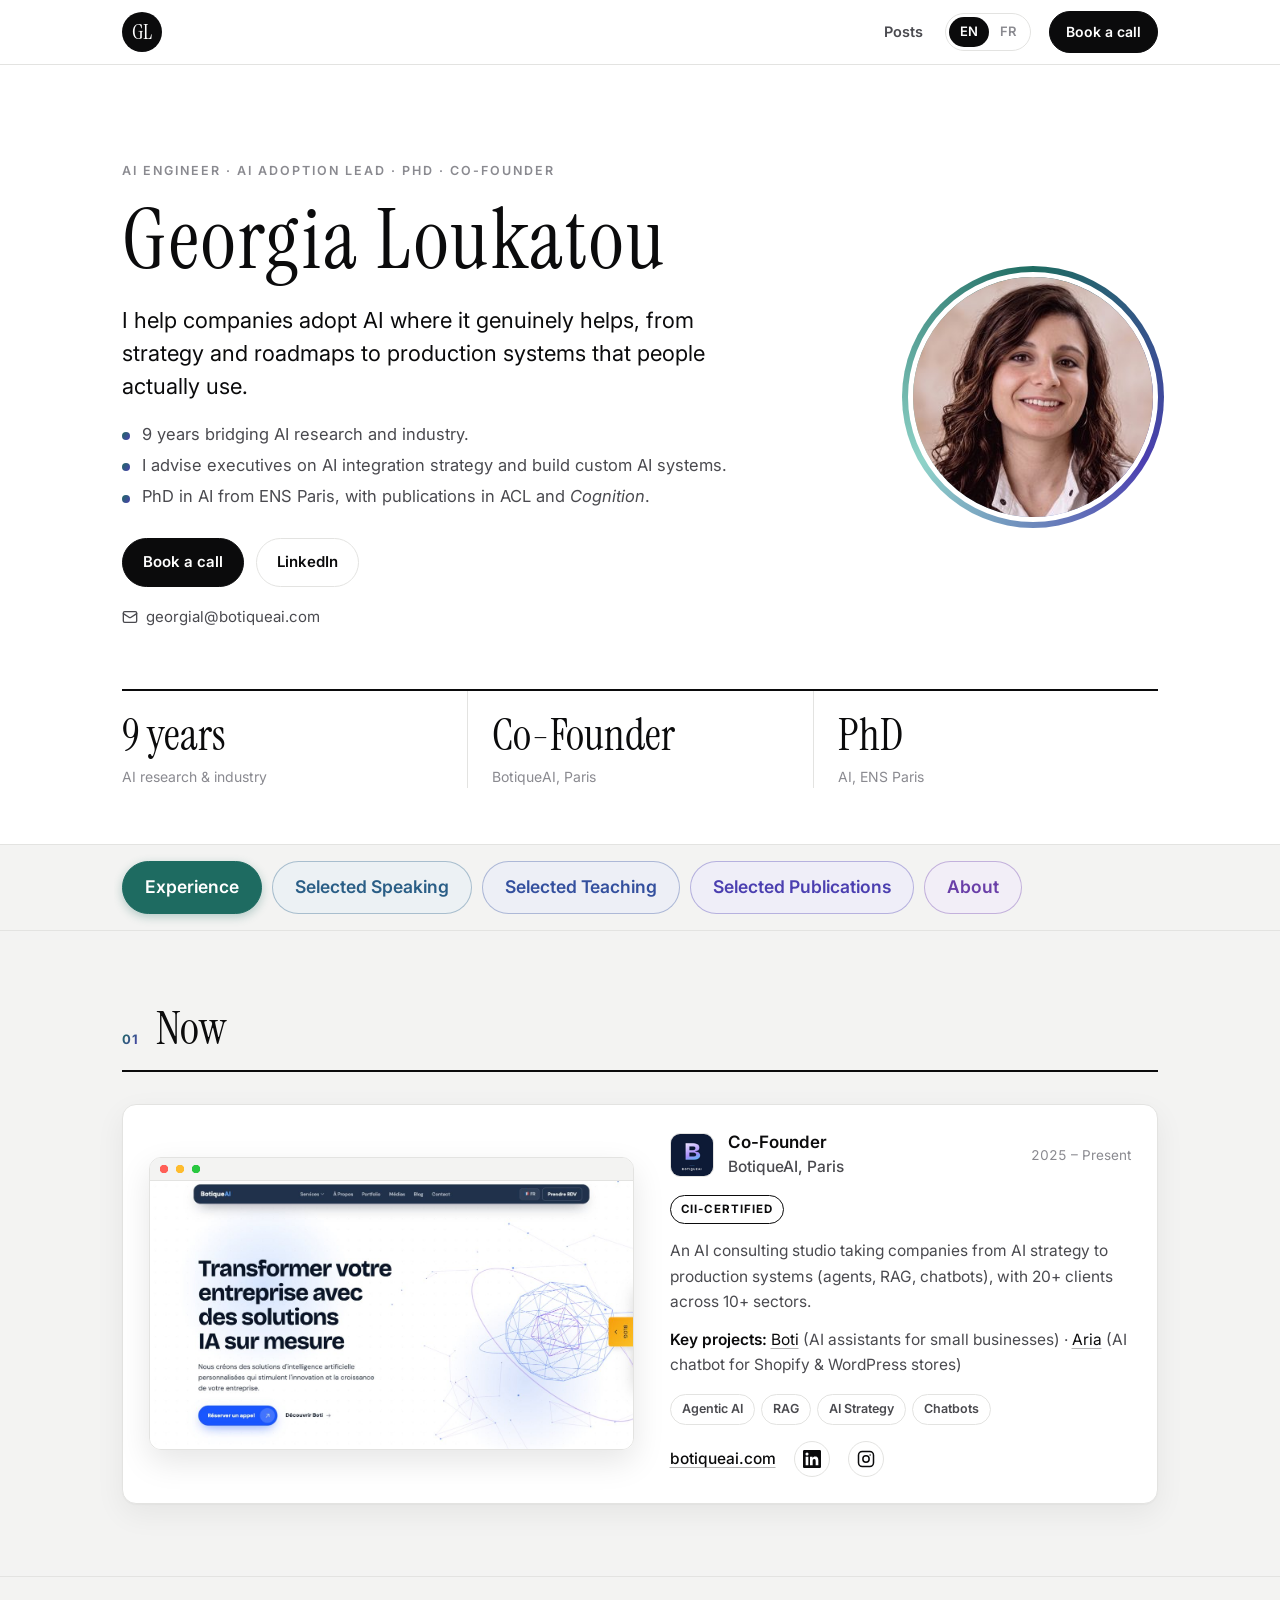
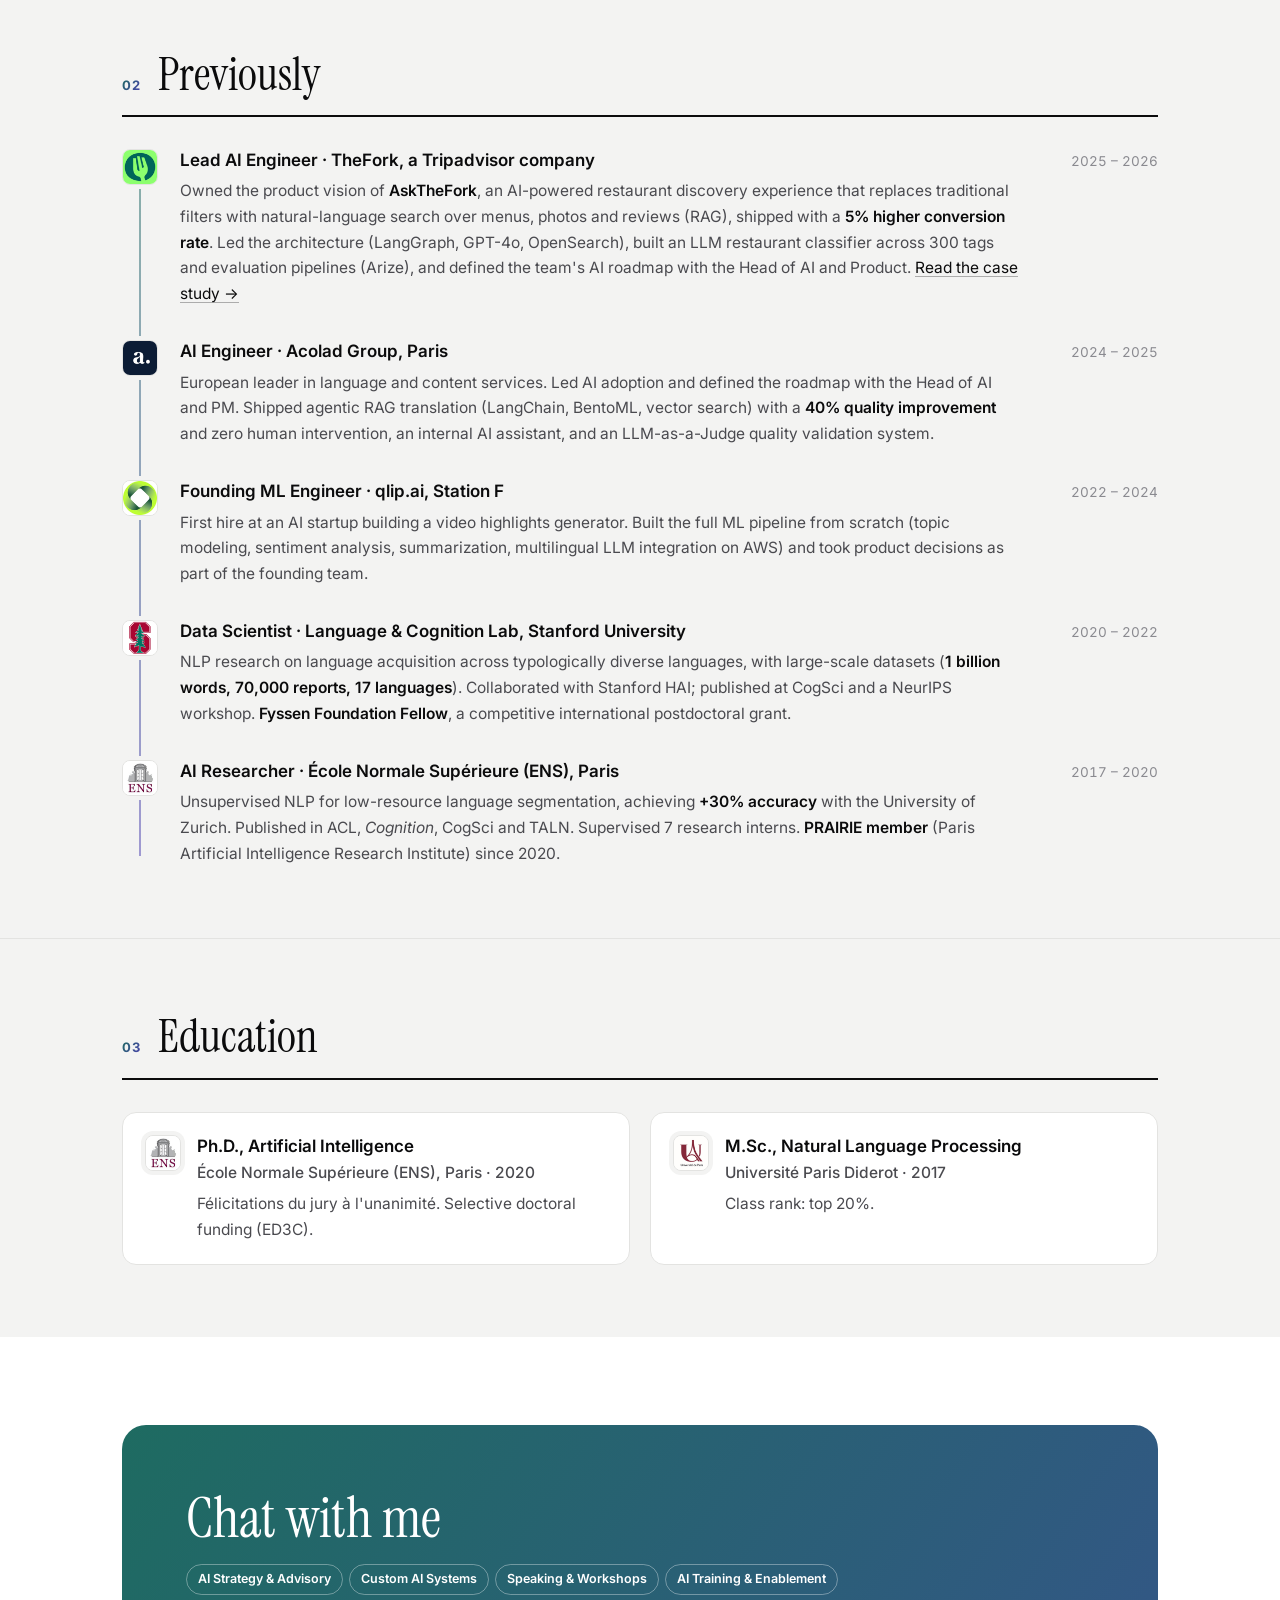
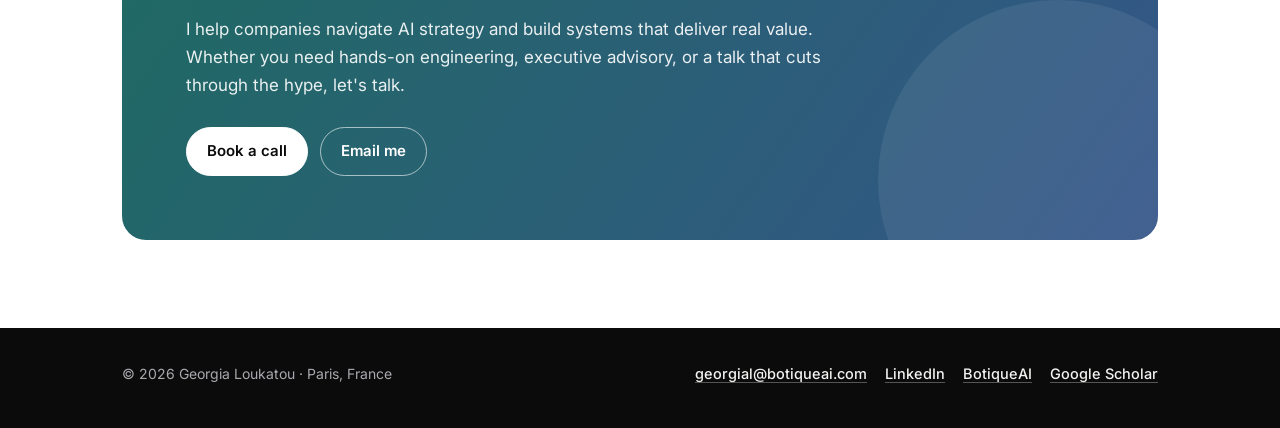
==== index.html @ f1b45107 "Posts list: title-only cards, LinkedIn follow card, versioned stylesheet Co-Authored-By: Claude Opus" ====
<!doctype html>
<html lang="en">
<head>
<meta charset="utf-8">
<meta name="viewport" content="width=device-width, initial-scale=1">
<title>Georgia Loukatou · AI Engineer &amp; Co-Founder of BotiqueAI</title>
<meta name="description" content="Georgia Loukatou, AI Engineer, Co-Founder of BotiqueAI and PhD (ENS Paris). 9 years bridging AI research and industry: AI strategy advisory and custom AI systems.">
<link rel="canonical" href="https://georgialoukatou.github.io/">
<link rel="alternate" hreflang="en" href="https://georgialoukatou.github.io/">
<link rel="alternate" hreflang="fr" href="https://georgialoukatou.github.io/fr/">
<link rel="alternate" hreflang="x-default" href="https://georgialoukatou.github.io/">
<meta property="og:type" content="website">
<meta property="og:url" content="https://georgialoukatou.github.io/">
<meta property="og:title" content="Georgia Loukatou · AI Engineer &amp; Co-Founder of BotiqueAI">
<meta property="og:description" content="Georgia Loukatou, AI Engineer, Co-Founder of BotiqueAI and PhD (ENS Paris). 9 years bridging AI research and industry: AI strategy advisory and custom AI systems.">
<meta property="og:image" content="https://georgialoukatou.github.io/assets/georgia.jpg">
<meta name="twitter:card" content="summary">
<link rel="icon" href="assets/favicon.svg" type="image/svg+xml">
<link rel="preconnect" href="https://fonts.googleapis.com">
<link rel="preconnect" href="https://fonts.gstatic.com" crossorigin>
<link rel="stylesheet" href="https://fonts.googleapis.com/css2?family=Instrument+Serif:ital@0;1&family=Inter:wght@400;500;600;700&display=swap">
<link rel="stylesheet" href="style.css?v=cedd636d">
</head>
<body>
<a class="skip" href="#main">Skip to content</a>

<nav class="nav" aria-label="Main">
  <div class="progress" aria-hidden="true"></div>
  <div class="wrap nav-inner">
    <a class="monogram" href="index.html" aria-label="Georgia Loukatou, Home">GL</a>
    <a class="nav-link" href="posts/index.html">Posts</a>
    <div class="lang-switch" aria-label="Language"><a href="index.html" hreflang="en" lang="en" aria-current="true">EN</a><a href="fr/index.html" hreflang="fr" lang="fr">FR</a></div>
    <a class="btn btn-small" href="https://calendly.com/hello-botiqueai/30min" target="_blank" rel="noopener">Book a call</a>
  </div>
</nav>

<header class="hero">
  <div class="wrap hero-grid">
    <div class="hero-text">
      <p class="eyebrow">AI Engineer · AI Adoption Lead · PhD · Co-Founder</p>
      <h1>Georgia Loukatou</h1>
      <p class="lead">I help companies adopt AI where it genuinely helps, from strategy and roadmaps to production systems that people actually use.</p>
      <ul class="hero-points"><li>9 years bridging AI research and industry.</li><li>I advise executives on AI integration strategy and build custom AI systems.</li><li>PhD in AI from ENS Paris, with publications in ACL and <em>Cognition</em>.</li></ul>
      <div class="cta-row">
        <a class="btn" href="https://calendly.com/hello-botiqueai/30min" target="_blank" rel="noopener">Book a call</a>
        <a class="btn btn-ghost" href="https://www.linkedin.com/in/georgia-loukatou/" target="_blank" rel="noopener">LinkedIn</a>
      </div>
      <p class="contact-line"><a href="mailto:georgial@botiqueai.com"><svg width="16" height="16" viewBox="0 0 24 24" fill="none" stroke="currentColor" stroke-width="2" stroke-linecap="round" stroke-linejoin="round" aria-hidden="true"><rect width="20" height="16" x="2" y="4" rx="2"/><path d="m22 7-8.97 5.7a1.94 1.94 0 0 1-2.06 0L2 7"/></svg>georgial@botiqueai.com</a></p>
    </div>
    <div class="hero-photo"><img src="assets/georgia.jpg" alt="Portrait of Georgia Loukatou" width="300" height="300"></div>
  </div>
  <div class="wrap"><dl class="stats"><div><dt>9 years</dt><dd>AI research &amp; industry</dd></div><div><dt>Co-Founder</dt><dd>BotiqueAI, Paris</dd></div><div><dt>PhD</dt><dd>AI, ENS Paris</dd></div></dl></div>
</header>

<main id="main" class="tabs-area">
  <div class="tabbar-wrap">
    <div class="wrap"><div class="tabbar" role="tablist"><button role="tab" id="tab-experience" aria-controls="panel-experience" data-tab="experience">Experience</button><button role="tab" id="tab-speaking" aria-controls="panel-speaking" data-tab="speaking">Selected Speaking</button><button role="tab" id="tab-teaching" aria-controls="panel-teaching" data-tab="teaching">Selected Teaching</button><button role="tab" id="tab-publications" aria-controls="panel-publications" data-tab="publications">Selected Publications</button><button role="tab" id="tab-about" aria-controls="panel-about" data-tab="about">About</button></div></div>
  </div>
  <div class="panel" role="tabpanel" id="panel-experience" aria-labelledby="tab-experience">
    
    <section class="block">
      <div class="wrap">
        <h2 class="block-title"><span class="num">01</span>Now</h2>
        <div class="cards one">
        <article class="card">
          <a class="card-shot" href="https://www.botiqueai.com/" target="_blank" rel="noopener"><img src="assets/botiqueai-site.jpg" alt="botiqueai.com" width="1200" height="667" loading="lazy"></a>
          <header class="card-head">
            <img src="assets/botiqueai.png" alt="" width="44" height="44">
            <div><h4>Co-Founder</h4><p class="org">BotiqueAI, Paris</p></div>
            <span class="date">2025 – Present</span>
          </header>
          <span class="badge-inline">CII-certified</span>
          <p>An AI consulting studio taking companies from AI strategy to production systems (agents, RAG, chatbots), with 20+ clients across 10+ sectors.</p><p class="projects"><strong>Key projects:</strong> <a href="https://www.botiqueai.com/lp/ai-consultancy" target="_blank" rel="noopener">Boti</a> (AI assistants for small businesses) · <a href="https://www.botiqueai.com/products/aria" target="_blank" rel="noopener">Aria</a> (AI chatbot for Shopify &amp; WordPress stores)</p>
          <ul class="chips"><li>Agentic AI</li><li>RAG</li><li>AI Strategy</li><li>Chatbots</li></ul>
          <p class="links"><a href="https://www.botiqueai.com/" target="_blank" rel="noopener">botiqueai.com</a><a class="icon-link" href="https://www.linkedin.com/company/botique-ai" target="_blank" rel="noopener" aria-label="BotiqueAI on LinkedIn" title="LinkedIn"><svg viewBox="0 0 24 24" width="18" height="18" fill="currentColor" aria-hidden="true"><path d="M20.45 20.45h-3.56v-5.57c0-1.33-.02-3.04-1.85-3.04-1.85 0-2.14 1.45-2.14 2.94v5.67H9.35V9h3.41v1.56h.05c.48-.9 1.64-1.85 3.37-1.85 3.6 0 4.27 2.37 4.27 5.46v6.28zM5.34 7.43a2.06 2.06 0 1 1 0-4.13 2.06 2.06 0 0 1 0 4.13zM7.12 20.45H3.56V9h3.56v11.45zM22.22 0H1.77C.79 0 0 .77 0 1.73v20.54C0 23.23.79 24 1.77 24h20.45c.98 0 1.78-.77 1.78-1.73V1.73C24 .77 23.2 0 22.22 0z"/></svg></a><a class="icon-link" href="https://www.instagram.com/botiqueai/" target="_blank" rel="noopener" aria-label="BotiqueAI on Instagram" title="Instagram"><svg viewBox="0 0 24 24" width="18" height="18" fill="none" stroke="currentColor" stroke-width="2" stroke-linecap="round" stroke-linejoin="round" aria-hidden="true"><rect x="2" y="2" width="20" height="20" rx="5"/><circle cx="12" cy="12" r="4.2"/><circle cx="17.5" cy="6.5" r="1" fill="currentColor" stroke="none"/></svg></a></p>
        </article></div>
      </div>
    </section>
    
    <section class="block">
      <div class="wrap">
        <h2 class="block-title"><span class="num">02</span>Previously</h2>
        <ol class="timeline">
        <li>
          <img src="assets/thefork.png" alt="" width="36" height="36">
          <div>
            <div class="tl-head"><h4>Lead AI Engineer · TheFork, a Tripadvisor company</h4><span class="date">2025 – 2026</span></div>
            <p>Owned the product vision of <strong>AskTheFork</strong>, an AI-powered restaurant discovery experience that replaces traditional filters with natural-language search over menus, photos and reviews (RAG), shipped with a <strong>5% higher conversion rate</strong>. Led the architecture (LangGraph, GPT-4o, OpenSearch), built an LLM restaurant classifier across 300 tags and evaluation pipelines (Arize), and defined the team's AI roadmap with the Head of AI and Product. <a href="https://www.media.thiga.co/en/ai-strategy-why-thefork-ditched-the-chatbot" target="_blank" rel="noopener">Read the case study →</a></p>
          </div>
        </li>
        <li>
          <img src="assets/acolad.png" alt="" width="36" height="36">
          <div>
            <div class="tl-head"><h4>AI Engineer · Acolad Group, Paris</h4><span class="date">2024 – 2025</span></div>
            <p>European leader in language and content services. Led AI adoption and defined the roadmap with the Head of AI and PM. Shipped agentic RAG translation (LangChain, BentoML, vector search) with a <strong>40% quality improvement</strong> and zero human intervention, an internal AI assistant, and an LLM-as-a-Judge quality validation system.</p>
          </div>
        </li>
        <li>
          <img src="assets/qlip-ai.png" alt="" width="36" height="36">
          <div>
            <div class="tl-head"><h4>Founding ML Engineer · qlip.ai, Station F</h4><span class="date">2022 – 2024</span></div>
            <p>First hire at an AI startup building a video highlights generator. Built the full ML pipeline from scratch (topic modeling, sentiment analysis, summarization, multilingual LLM integration on AWS) and took product decisions as part of the founding team.</p>
          </div>
        </li>
        <li>
          <img src="assets/stanford.png" alt="" width="36" height="36">
          <div>
            <div class="tl-head"><h4>Data Scientist · Language &amp; Cognition Lab, Stanford University</h4><span class="date">2020 – 2022</span></div>
            <p>NLP research on language acquisition across typologically diverse languages, with large-scale datasets (<strong>1 billion words, 70,000 reports, 17 languages</strong>). Collaborated with Stanford HAI; published at CogSci and a NeurIPS workshop. <strong>Fyssen Foundation Fellow</strong>, a competitive international postdoctoral grant.</p>
          </div>
        </li>
        <li>
          <img src="assets/ens.png" alt="" width="36" height="36">
          <div>
            <div class="tl-head"><h4>AI Researcher · École Normale Supérieure (ENS), Paris</h4><span class="date">2017 – 2020</span></div>
            <p>Unsupervised NLP for low-resource language segmentation, achieving <strong>+30% accuracy</strong> with the University of Zurich. Published in ACL, <em>Cognition</em>, CogSci and TALN. Supervised 7 research interns. <strong>PRAIRIE member</strong> (Paris Artificial Intelligence Research Institute) since 2020.</p>
          </div>
        </li></ol>
      </div>
    </section>
    
    <section class="block">
      <div class="wrap">
        <h2 class="block-title"><span class="num">03</span>Education</h2>
        <ul class="edu">
        <li>
          <img src="assets/ens.png" alt="" width="36" height="36">
          <div><h4>Ph.D., Artificial Intelligence</h4><p class="org">École Normale Supérieure (ENS), Paris · 2020</p><p>Félicitations du jury à l'unanimité. Selective doctoral funding (ED3C).</p></div>
        </li>
        <li>
          <img src="assets/universit-de-paris.png" alt="" width="36" height="36">
          <div><h4>M.Sc., Natural Language Processing</h4><p class="org">Université Paris Diderot · 2017</p><p>Class rank: top 20%.</p></div>
        </li></ul>
      </div>
    </section>
  </div>
  <div class="panel" role="tabpanel" id="panel-speaking" aria-labelledby="tab-speaking">
    
    <section class="block">
      <div class="wrap">
        <h2 class="block-title"><span class="num">01</span>Podcast</h2>
        <article class="feature">
          <a class="feature-media" href="https://open.spotify.com/episode/1CCXQMo2HDLczHjX9s8Fl1" target="_blank" rel="noopener"><img src="assets/podcast.jpg" alt="Georgia Loukatou and Ashley Portillo recording the podcast Does Anyone Think Anymore?" width="1600" height="892" loading="lazy"></a>
          <div class="feature-body">
            <p class="kicker"><span class="new">New · October 2026</span></p>
            <h3>How Small Businesses Can Adopt AI Without Losing the Human Touch</h3>
            <p class="show">Guest on <em>Does Anyone Think Anymore?</em> with Ashley Portillo</p>
            <p>How can a small business use AI to save time without losing what makes it valuable? I talk about how we help businesses find practical use cases, test solutions and build them into everyday workflows. We also cover employee training, AI ambassadors, data protection, job concerns, and the shift toward reviewing and supervising AI.</p>
            <a class="btn" href="https://open.spotify.com/episode/1CCXQMo2HDLczHjX9s8Fl1" target="_blank" rel="noopener">Listen on Spotify →</a>
          </div>
        </article>
      </div>
    </section>
    
    <section class="block">
      <div class="wrap">
        <h2 class="block-title"><span class="num">02</span>Selected Talks &amp; Events</h2>
        <div class="talks">
          <article class="talk">
            <a class="talk-media" href="https://www.youtube.com/watch?v=tpxlaazMlQc" target="_blank" rel="noopener"><img src="assets/malt-talk.jpg" alt="Georgia Loukatou speaking in a Malt video" width="730" height="1300" loading="lazy"></a>
            <div>
              <header class="card-head"><img src="assets/malt.png" alt="" width="36" height="36"><div><h4>Invited speaker</h4><p class="org">Malt × BotiqueAI · 2025</p></div></header>
              <p>Enterprise AI enablement for freelancers and businesses: RAG architecture, agentic design, evaluation frameworks and human handoff.</p>
              <p class="links"><a href="https://www.youtube.com/watch?v=tpxlaazMlQc" target="_blank" rel="noopener">Watch: AI Chatbot Strategy That Scales →</a></p>
            </div>
          </article>
          <article class="card compact">
            <header class="card-head"><img src="assets/legrain-conference.png" alt="" width="36" height="36"><div><h4>Moderator &amp; Session Organizer</h4><p class="org"><a href="https://olivierlegrain.ens.psl.eu/" target="_blank" rel="noopener">Olivier Legrain Conference · 2018</a></p></div></header>
            <p>Organized and moderated the NLP and Chatbots round table with M. Baroni, F. Yvon, F. Béchet and others, plus an Industrial Challenges session.</p>
          </article>
        </div>
      </div>
    </section>
  </div>
  <div class="panel" role="tabpanel" id="panel-teaching" aria-labelledby="tab-teaching">
    
    <section class="block">
      <div class="wrap">
        <h2 class="block-title"><span class="num">01</span>Selected Courses &amp; Mentoring</h2>
        <div class="cards three">
        <article class="card compact">
          <header class="card-head"><img src="assets/sup-de-vinci.png" alt="" width="36" height="36"><div><h4>NLP &amp; AI Instructor</h4><p class="org">Sup de Vinci, Paris · 2024</p></div></header>
          <p>Designed and taught a 35-hour NLP and Generative AI course for Master 2 Data Science students: transformers, LLMs, embeddings, prompt engineering, RAG and conversational AI, with hands-on case studies such as Amazon review analysis and a RAG-based Q&amp;A system.</p>
        </article>
        <article class="card compact">
          <header class="card-head"><img src="assets/thefork.png" alt="" width="36" height="36"><div><h4>AI Upskilling &amp; Mentoring</h4><p class="org">TheFork · 2025</p></div></header>
          <p>Shared AI expertise with an existing tech team and upskilled engineers on LLMs and agentic AI.</p>
        </article>
        <article class="card compact">
          <header class="card-head"><img src="assets/openclassrooms.png" alt="" width="36" height="36"><div><h4>Data Science Mentor</h4><p class="org">OpenClassrooms · 2022 – 2024</p></div></header>
          <p>Mentored professionals through Data Science and Machine Learning certification projects and career transitions into AI/ML.</p>
        </article>
        <article class="card compact">
          <header class="card-head"><img src="assets/ens.png" alt="" width="36" height="36"><div><h4>Teaching Assistant</h4><p class="org">CogMaster, ENS Paris · 2019 – 2020</p></div></header>
          <p>Language Processing &amp; Acquisition, Advanced Master.</p>
        </article>
        <article class="card compact">
          <header class="card-head"><img src="assets/ens.png" alt="" width="36" height="36"><div><h4>Workshop Organizer &amp; Research Supervisor</h4><p class="org">ENS Paris · 2017 – 2020</p></div></header>
          <p>Organized workshops on open-source and programming best practices, and supervised 7 research interns.</p>
        </article></div>
      </div>
    </section>
  </div>
  <div class="panel" role="tabpanel" id="panel-publications" aria-labelledby="tab-publications">
    
    <section class="block">
      <div class="wrap">
        <h2 class="block-title"><span class="num">01</span>Selected Publications</h2>
        <ol class="pubs"><li><span><strong>Loukatou, G.</strong>, Stoll, S., Blasi, D., &amp; Cristia, A. (2022). Does morphological complexity affect word segmentation? Evidence from computational modeling. <em>Cognition</em>, 220.</span></li><li><span><strong>Loukatou, G.*</strong>, Tan, A.W.M.*, Braginsky, M., Mankewitz, J., &amp; Frank, M.C. (2024). Predicting ages of acquisition for children's early vocabulary across 27 languages and dialects. <em>CogSci 2024</em>.</span></li><li><span><strong>Loukatou, G.</strong>, Kachergis, G., &amp; Frank, M.C. (2022). Identifying the distributional sources of children's early vocabulary. <em>CogSci 2022</em>.</span></li><li><span><strong>Loukatou, G.</strong>, Stoll, S., Blasi, D., &amp; Cristia, A. (2019). Is Word Segmentation Child's Play in All Languages? <em>ACL 2019</em>, Florence.</span></li></ol><p class="links"><a href="https://scholar.google.com/citations?user=S5Yad6wAAAAJ&amp;hl=en" target="_blank" rel="noopener">Full list on Google Scholar →</a></p>
      </div>
    </section>
  </div>
  <div class="panel" role="tabpanel" id="panel-about" aria-labelledby="tab-about">
    
    <section class="block">
      <div class="wrap">
        <h2 class="block-title"><span class="num">01</span>Beyond Work</h2>
        <div class="beyond"><p>Trained in theater and critical thinking for science communication. Communicating AI well matters as much as building it.</p><p>Classically trained musician, with degrees in Piano Performance and in Harmony, Theory &amp; Composition.</p><p>Traveled to 50+ countries, and counting.</p></div>
      </div>
    </section>
  </div>
</main>

<section class="cta-section" id="contact">
  <div class="wrap">
    <div class="cta">
      <h2>Chat with me</h2>
      <ul class="chips light"><li>AI Strategy &amp; Advisory</li><li>Custom AI Systems</li><li>Speaking &amp; Workshops</li><li>AI Training &amp; Enablement</li></ul>
      <p>I help companies navigate AI strategy and build systems that deliver real value. Whether you need hands-on engineering, executive advisory, or a talk that cuts through the hype, let's talk.</p>
      <div class="cta-row">
        <a class="btn btn-light" href="https://calendly.com/hello-botiqueai/30min" target="_blank" rel="noopener">Book a call</a>
        <a class="btn btn-outline-light" href="mailto:georgial@botiqueai.com">Email me</a>
      </div>
    </div>
  </div>
</section>

<footer class="footer">
  <div class="wrap footer-inner">
    <p>© <span id="year">2026</span> Georgia Loukatou · Paris, France</p>
    <p class="links">
      <a href="mailto:georgial@botiqueai.com">georgial@botiqueai.com</a>
      <a href="https://www.linkedin.com/in/georgia-loukatou/" target="_blank" rel="noopener">LinkedIn</a>
      <a href="https://www.botiqueai.com/" target="_blank" rel="noopener">BotiqueAI</a>
      <a href="https://scholar.google.com/citations?user=S5Yad6wAAAAJ&amp;hl=en" target="_blank" rel="noopener">Google Scholar</a>
    </p>
  </div>
</footer>

<script>
document.getElementById('year').textContent = new Date().getFullYear();
(function () {
  var reduce = window.matchMedia('(prefers-reduced-motion: reduce)').matches;
  // scroll progress bar
  var bar = document.querySelector('.progress');
  function prog() { var h = document.documentElement; var m = h.scrollHeight - h.clientHeight; bar.style.transform = 'scaleX(' + (m > 0 ? h.scrollTop / m : 0) + ')'; }
  if (bar) { window.addEventListener('scroll', prog, {passive: true}); prog(); }
  if (reduce || !('IntersectionObserver' in window)) return;
  // reveal on scroll, staggered within each group
  var sel = '.block-title, .cards > *, .timeline li, .edu li, .feature, .talks > *, .pubs li, .beyond p, .post, .cta, .posts-head .wrap > *';
  var io = new IntersectionObserver(function (entries) {
    entries.forEach(function (e) { if (e.isIntersecting) { e.target.classList.add('in'); io.unobserve(e.target); } });
  }, {rootMargin: '0px 0px -8% 0px'});
  function arm(root) {
    root.querySelectorAll(sel).forEach(function (el) {
      if (el.classList.contains('reveal')) return;
      var i = Array.prototype.indexOf.call(el.parentNode.children, el);
      el.classList.add('reveal'); el.style.transitionDelay = Math.min(i, 5) * 70 + 'ms';
      io.observe(el);
    });
  }
  arm(document);
  window.armReveal = arm;
  // count-up for numbers in the stats row
  document.querySelectorAll('.stats dt').forEach(function (dt) {
    var m = dt.textContent.match(/^(\d+)(.*)$/); if (!m) return;
    var end = +m[1], rest = m[2], t0 = null;
    var o = new IntersectionObserver(function (es) {
      if (!es[0].isIntersecting) return; o.disconnect();
      function step(t) { if (!t0) t0 = t; var k = Math.min((t - t0) / 1100, 1); dt.textContent = Math.round(end * (1 - Math.pow(1 - k, 3))) + rest; if (k < 1) requestAnimationFrame(step); }
      dt.textContent = '0' + rest; requestAnimationFrame(step);
      setTimeout(function () { dt.textContent = end + rest; }, 1500);
    });
    o.observe(dt);
  });
})();
(function () {
  var tabs = Array.prototype.slice.call(document.querySelectorAll('[role="tab"]'));
  var ids = tabs.map(function (t) { return t.dataset.tab; });
  function show(id, focus) {
    if (ids.indexOf(id) < 0) id = ids[0];
    tabs.forEach(function (t) {
      var on = t.dataset.tab === id;
      t.setAttribute('aria-selected', on);
      t.tabIndex = on ? 0 : -1;
      var pnl = document.getElementById('panel-' + t.dataset.tab); pnl.hidden = !on;
      if (on && focus) t.focus();
    });
  }
  tabs.forEach(function (t, i) {
    t.addEventListener('click', function () {
      show(t.dataset.tab);
      history.replaceState(null, '', '#' + t.dataset.tab);
      var bar = document.querySelector('.tabbar-wrap');
      if (bar.getBoundingClientRect().top < 0) bar.scrollIntoView({behavior: 'smooth'});
    });
    t.addEventListener('keydown', function (e) {
      var d = e.key === 'ArrowRight' ? 1 : e.key === 'ArrowLeft' ? -1 : 0;
      if (d) { var n = tabs[(i + d + tabs.length) % tabs.length]; show(n.dataset.tab, true); history.replaceState(null, '', '#' + n.dataset.tab); }
    });
  });
  show(location.hash.slice(1));
  window.addEventListener('hashchange', function () { show(location.hash.slice(1)); });
  document.querySelectorAll('.lang-switch a').forEach(function (a) {
    a.addEventListener('click', function () { if (location.hash) a.href = a.getAttribute('href') + location.hash; });
  });
})();
</script>
</body>
</html>
---- style.css ----
/* Black & white base, with the "Work with me" teal → violet gradient as the only accent */
:root {
  --bg: #FFFFFF;
  --band: #F3F3F2;
  --surface: #FFFFFF;
  --ink: #0B0B0C;
  --ink2: #4A4A4F;
  --muted: #8A8A90;
  --rule: #E3E3E1;
  --strong-rule: #0B0B0C;
  --g1: #1E6B61;
  --g2: #4B3FB0;
  --grad: linear-gradient(125deg, var(--g1), var(--g2));
  --accent-text: #1E6B61;
  --shadow: 0 1px 2px rgba(0,0,0,.04), 0 10px 30px rgba(0,0,0,.06);
  --serif: 'Instrument Serif', Georgia, 'Times New Roman', serif;
  --sans: 'Inter', -apple-system, 'Helvetica Neue', Arial, sans-serif;
  --radius: 14px;
  color-scheme: light;
}
@media (prefers-color-scheme: dark) {
  :root {
    --bg: #0B0B0C;
    --band: #141416;
    --surface: #18181B;
    --ink: #F2F2F0;
    --ink2: #B8B8BC;
    --muted: #85858C;
    --rule: #2A2A2E;
    --strong-rule: #F2F2F0;
    --accent-text: #5CC9B9;
    --shadow: 0 1px 2px rgba(0,0,0,.4), 0 10px 30px rgba(0,0,0,.35);
    color-scheme: dark;
  }
}

* { box-sizing: border-box; }
html { scroll-behavior: smooth; }
body { margin: 0; background: var(--bg); color: var(--ink); font-family: var(--sans); font-size: 16.5px; line-height: 1.65; -webkit-font-smoothing: antialiased; }
img { max-width: 100%; display: block; }
a { color: var(--ink); text-decoration: underline; text-decoration-color: color-mix(in srgb, var(--ink) 30%, transparent); text-underline-offset: 3px; }
a:hover { text-decoration-color: var(--g1); }
a:focus-visible, button:focus-visible { outline: 2px solid var(--g2); outline-offset: 3px; border-radius: 6px; }
h1, h2, h3, h4, p { margin: 0; }
ul, ol { margin: 0; padding: 0; list-style: none; }
.wrap { width: 100%; max-width: 1100px; margin: 0 auto; padding-inline: clamp(16px, 4vw, 32px); }
.skip { position: absolute; left: -999px; top: 8px; background: var(--surface); padding: 8px 12px; border-radius: 8px; z-index: 100; }
.skip:focus { left: 8px; }

/* Nav */
.nav { position: sticky; top: 0; z-index: 60; background: color-mix(in srgb, var(--bg) 88%, transparent); backdrop-filter: blur(12px); -webkit-backdrop-filter: blur(12px); border-bottom: 1px solid var(--rule); }
.nav-inner { display: flex; align-items: center; gap: 18px; height: 64px; }
.monogram { font-family: var(--serif); font-size: 22px; text-decoration: none; width: 40px; height: 40px; display: grid; place-items: center; border-radius: 50%; background: var(--ink); color: var(--bg); }
.nav-link { margin-left: auto; font-size: 14.5px; font-weight: 600; text-decoration: none; color: var(--ink2); padding: 6px 4px; }
.nav-link:hover, .nav-link[aria-current] { color: var(--ink); }
.nav-link[aria-current] { box-shadow: inset 0 -2px 0 var(--g2); }
.lang-switch { display: flex; border: 1px solid var(--rule); border-radius: 999px; padding: 3px; }
.lang-switch a { text-decoration: none; font-size: 13px; font-weight: 600; padding: 4px 11px; border-radius: 999px; color: var(--muted); }
.lang-switch a[aria-current] { background: var(--ink); color: var(--bg); }

/* Buttons */
.btn { display: inline-flex; align-items: center; gap: 8px; padding: 11px 20px; border-radius: 999px; background: var(--ink); color: var(--bg); text-decoration: none; font-weight: 600; font-size: 15px; border: 1px solid var(--ink); transition: transform .15s, background .15s; }
.btn:hover { transform: translateY(-1px); background: var(--grad); border-color: transparent; color: #fff; }
.btn-small { padding: 8px 16px; font-size: 14px; }
.btn-ghost { background: transparent; color: var(--ink); border-color: var(--rule); }
.btn-ghost:hover { background: transparent; color: var(--ink); border-color: var(--ink); }
.btn-light { background: #fff; color: #0B0B0C; border-color: #fff; }
.btn-light:hover { background: #fff; color: #0B0B0C; }
.btn-outline-light { background: transparent; color: #fff; border-color: rgba(255,255,255,.6); }
.btn-outline-light:hover { background: rgba(255,255,255,.1); }

/* Hero */
.hero { padding: clamp(48px, 8vw, 96px) 0 56px; }
.hero-grid { display: grid; grid-template-columns: 1fr auto; gap: 56px; align-items: center; }
.eyebrow { font-size: 12.5px; letter-spacing: .16em; text-transform: uppercase; font-weight: 600; color: var(--muted); margin-bottom: 16px; }
h1 { font-family: var(--serif); font-weight: 400; font-size: clamp(46px, 7.5vw, 84px); line-height: 1; letter-spacing: .03em; margin-bottom: 22px; }
.lead { font-size: clamp(18px, 2.2vw, 22px); line-height: 1.5; max-width: 620px; margin-bottom: 18px; }
.hero-points { color: var(--ink2); max-width: 620px; margin-bottom: 28px; }
.hero-points li { position: relative; padding-left: 20px; margin-bottom: 4px; }
.hero-points li::before { content: ''; position: absolute; left: 0; top: .7em; width: 8px; height: 8px; border-radius: 50%; background: var(--grad); }
.cta-row { display: flex; flex-wrap: wrap; gap: 12px; }
.contact-line { margin-top: 18px; font-size: 15px; }
.contact-line a { display: inline-flex; align-items: center; gap: 8px; color: var(--ink2); text-decoration: none; }
.contact-line a:hover { color: var(--ink); }
.cii-badge { display: inline-block; font-size: 12px; font-weight: 700; letter-spacing: .08em; text-transform: uppercase; padding: 5px 12px; border-radius: 999px; border: 1px solid var(--ink); }
.hero-photo { position: relative; }
.hero-photo::before { content: ''; position: absolute; inset: -6px; border-radius: 50%; background: var(--grad); }
.hero-photo img { position: relative; width: 250px; height: 250px; border-radius: 50%; object-fit: cover; border: 5px solid var(--bg); }

.stats { display: grid; grid-template-columns: repeat(3, 1fr); margin: 56px 0 0; border-top: 2px solid var(--strong-rule); }
.stats > div { padding: 22px 24px 0 0; }
.stats > div + div { padding-left: 24px; border-left: 1px solid var(--rule); }
.stats dt { font-family: var(--serif); font-size: 44px; line-height: 1; }
.stats dd { margin: 8px 0 0; font-size: 14px; color: var(--muted); }

/* Tabs */
.tabs-area { background: var(--band); border-top: 1px solid var(--rule); }
.tabbar-wrap { position: sticky; top: 64px; z-index: 50; background: var(--band); border-bottom: 1px solid var(--rule); scroll-margin-top: 64px; }
.tabbar { display: flex; gap: 10px; overflow-x: auto; scrollbar-width: none; padding: 16px 8px; margin-inline: -8px; }
.tabbar::-webkit-scrollbar { display: none; }
.tabbar button { --c: #1E6B61; appearance: none; font: inherit; font-size: 17.5px; font-weight: 600; white-space: nowrap; cursor: pointer;
  padding: 11px 22px; border-radius: 999px; border: 1.5px solid color-mix(in srgb, var(--c) 35%, transparent);
  color: var(--c); background: color-mix(in srgb, var(--c) 9%, var(--surface)); transition: background .25s, color .25s, transform .15s, box-shadow .25s; }
.tabbar button:nth-child(1) { --c: #1E6B61; }
.tabbar button:nth-child(2) { --c: #2A5E86; }
.tabbar button:nth-child(3) { --c: #34509E; }
.tabbar button:nth-child(4) { --c: #4B3FB0; }
.tabbar button:nth-child(5) { --c: #6A3FA8; }
.tabbar button:hover { transform: translateY(-1px); background: color-mix(in srgb, var(--c) 16%, var(--surface)); }
.tabbar button[aria-selected="true"] { background: var(--c); color: #fff; border-color: var(--c); box-shadow: 0 3px 10px color-mix(in srgb, var(--c) 30%, transparent); }
@media (prefers-color-scheme: dark) { .tabbar button { color: color-mix(in srgb, var(--c) 55%, #fff); } .tabbar button[aria-selected="true"] { color: #fff; } }
.panel[hidden] { display: none; }

/* Blocks: clearly separated sections */
.block { padding: clamp(44px, 6vw, 72px) 0; }
.block + .block { border-top: 1px solid var(--rule); }
.block-title { display: flex; align-items: baseline; gap: 16px; font-family: var(--serif); font-weight: 400; font-size: clamp(32px, 4.5vw, 46px); line-height: 1.1; margin-bottom: 32px; padding-bottom: 16px; border-bottom: 2px solid var(--strong-rule); }
.num { font-family: var(--sans); font-size: 13px; font-weight: 700; letter-spacing: .1em; background: var(--grad); -webkit-background-clip: text; background-clip: text; color: transparent; }
h3 { font-family: var(--serif); font-weight: 400; font-size: clamp(28px, 3.6vw, 38px); line-height: 1.12; }
h4 { font-size: 17px; font-weight: 600; line-height: 1.35; }
.org { color: var(--accent-text); font-size: 14px; font-weight: 500; }
.org a { color: inherit; }
.date { color: var(--muted); font-size: 13.5px; white-space: nowrap; font-variant-numeric: tabular-nums; }
strong { font-weight: 600; color: var(--ink); }

/* Cards */
.cards { display: grid; gap: 20px; }
.cards.two { grid-template-columns: repeat(2, 1fr); }
.cards.three { grid-template-columns: repeat(3, 1fr); }
.card { background: var(--surface); border: 1px solid var(--rule); border-radius: var(--radius); padding: 26px; box-shadow: var(--shadow); }
.card p, .talk p, .feature-body p { color: var(--ink2); font-size: 15.5px; }
.card p + p { margin-top: 10px; }
.card-head { display: grid; grid-template-columns: auto 1fr auto; gap: 14px; align-items: center; margin-bottom: 16px; }
.card-head img { width: 44px; height: 44px; border-radius: 10px; object-fit: contain; background: #fff; border: 1px solid var(--rule); }
.compact .card-head img, .talk .card-head img { width: 36px; height: 36px; border-radius: 8px; }
.compact .card-head, .talk .card-head { grid-template-columns: auto 1fr; }
.chips { display: flex; flex-wrap: wrap; gap: 6px; margin-top: 16px; }
.chips li { font-size: 12.5px; font-weight: 600; padding: 4px 11px; border-radius: 999px; border: 1px solid var(--rule); color: var(--ink2); }
.chips.light li { border-color: rgba(255,255,255,.35); color: #fff; }
.links { display: flex; flex-wrap: wrap; gap: 6px 18px; margin-top: 16px; font-size: 14.5px; font-weight: 500; }

/* Timeline */
.timeline { position: relative; }
.timeline::before { content: ''; position: absolute; left: 17px; top: 10px; bottom: 10px; width: 2px; background: var(--grad); opacity: .5; }
.timeline li { display: grid; grid-template-columns: 36px 1fr; gap: 22px; position: relative; padding-bottom: 34px; }
.timeline li:last-child { padding-bottom: 0; }
.timeline img, .edu img { width: 36px; height: 36px; border-radius: 8px; object-fit: contain; background: #fff; border: 1px solid var(--rule); box-shadow: 0 0 0 4px var(--band); position: relative; }
.tl-head { display: flex; justify-content: space-between; gap: 16px; align-items: baseline; margin-bottom: 6px; }
.timeline p, .edu p { color: var(--ink2); font-size: 15.5px; max-width: 840px; }
.edu { display: grid; grid-template-columns: repeat(2, 1fr); gap: 20px; }
.edu li { display: grid; grid-template-columns: 36px 1fr; gap: 16px; background: var(--surface); border: 1px solid var(--rule); border-radius: var(--radius); padding: 22px; }
.edu .org { margin: 2px 0 6px; }

/* Podcast feature */
.feature { display: grid; grid-template-columns: 1fr; background: var(--surface); border: 1px solid var(--rule); border-radius: 20px; overflow: hidden; box-shadow: var(--shadow); }
.feature-media img { width: 100%; height: auto; aspect-ratio: 16 / 9; object-fit: cover; }
.feature-body { padding: clamp(24px, 4vw, 44px); display: grid; grid-template-columns: 1fr 1.2fr; gap: 14px 48px; align-items: start; }
.feature-body > .kicker, .feature-body > h3, .feature-body > .show { grid-column: 1; }
.feature-body > p:not(.kicker):not(.show), .feature-body > .btn { grid-column: 2; }
.feature-body > p:not(.kicker):not(.show) { grid-row: 1 / span 3; }
.feature-body > .btn { justify-self: start; }
.kicker { margin: 0; }
.new { display: inline-block; font-size: 11.5px; font-weight: 700; letter-spacing: .1em; text-transform: uppercase; color: #fff; padding: 4px 11px; border-radius: 999px; background: var(--grad); }
.feature-body .show { color: var(--ink); font-weight: 500; }
.feature-body .btn { margin-top: 6px; }

/* Talks */
.talks { display: grid; grid-template-columns: 1.5fr 1fr; gap: 20px; align-items: start; }
.talk { display: grid; grid-template-columns: 130px 1fr; gap: 24px; background: var(--surface); border: 1px solid var(--rule); border-radius: var(--radius); padding: 18px; box-shadow: var(--shadow); }
.talk-media img { width: 100%; height: auto; aspect-ratio: 9 / 14; object-fit: cover; object-position: top; border-radius: 10px; }
.talk > div { padding: 8px 8px 8px 0; }

/* Publications */
.pubs { counter-reset: pub; }
.pubs li { counter-increment: pub; display: grid; grid-template-columns: 44px 1fr; padding: 18px 0; border-bottom: 1px solid var(--rule); color: var(--ink2); font-size: 15.5px; }
.pubs li::before { content: counter(pub, decimal-leading-zero); font-weight: 700; font-size: 13px; color: var(--muted); padding-top: 3px; }

/* About */
.beyond { display: grid; grid-template-columns: repeat(3, 1fr); gap: 20px; }
.beyond p { color: var(--ink2); background: var(--surface); border: 1px solid var(--rule); border-top: 3px solid var(--ink); border-radius: 0 0 12px 12px; padding: 22px; font-size: 15.5px; }

/* CTA */
.cta-section { padding: clamp(48px, 7vw, 88px) 0; background: var(--bg); }
.cta { border-radius: 24px; padding: clamp(32px, 6vw, 64px); color: #fff; background: var(--grad); position: relative; overflow: hidden; }
.cta::after { content: ''; position: absolute; right: -80px; bottom: -120px; width: 360px; height: 360px; border-radius: 50%; background: rgba(255,255,255,.07); }
.cta h2 { font-family: var(--serif); font-weight: 400; font-size: clamp(38px, 5vw, 56px); line-height: 1.05; }
.cta p { max-width: 660px; margin: 20px 0 28px; color: rgba(255,255,255,.9); font-size: 17px; }
.cta .cta-row { margin: 0; position: relative; z-index: 1; }

/* Footer */
.footer { background: #0B0B0C; color: #A9A9AE; padding: 34px 0 42px; font-size: 14px; }
.footer a { color: #F2F2F0; text-decoration-color: rgba(255,255,255,.3); }
.footer-inner { display: flex; flex-wrap: wrap; justify-content: space-between; gap: 12px; align-items: center; }
.footer .links { margin: 0; }

/* BotiqueAI website screenshot + inline badge */
.card-shot { display: block; margin: -26px -26px 22px; border-bottom: 1px solid var(--rule); border-radius: var(--radius) var(--radius) 0 0; overflow: hidden; position: relative; }
.card-shot::before { content: ''; display: block; height: 22px; background: var(--band); border-bottom: 1px solid var(--rule);
  background-image: radial-gradient(circle at 14px 11px, #FF5F57 4px, transparent 4.5px), radial-gradient(circle at 30px 11px, #FEBC2E 4px, transparent 4.5px), radial-gradient(circle at 46px 11px, #28C840 4px, transparent 4.5px); }
.card-shot img { width: 100%; height: auto; aspect-ratio: 1200 / 667; object-fit: cover; object-position: top; transition: transform .3s; }
.card-shot:hover img { transform: scale(1.02); }
.badge-inline { display: inline-block; font-size: 11.5px; font-weight: 700; letter-spacing: .08em; text-transform: uppercase; padding: 4px 10px; border-radius: 999px; border: 1px solid var(--ink); margin-bottom: 14px; }

/* Posts page */
.posts-head { padding: clamp(48px, 7vw, 88px) 0 40px; border-bottom: 2px solid var(--strong-rule); }
.posts-head h1 { margin-bottom: 14px; }
.posts-head .links { margin-top: 18px; }
.posts-page { background: var(--band); }
.posts-list { max-width: 820px; padding-top: 48px; padding-bottom: 24px; }
.post { background: var(--surface); border: 1px solid var(--rule); border-radius: var(--radius); padding: clamp(24px, 4vw, 40px); box-shadow: var(--shadow); margin-bottom: 28px; }
.post time { font-size: 13px; font-weight: 600; letter-spacing: .08em; text-transform: uppercase; color: var(--muted); }
.post h2 { font-family: var(--serif); font-weight: 400; font-size: clamp(28px, 3.6vw, 36px); line-height: 1.15; margin: 10px 0 18px; padding-bottom: 16px; border-bottom: 1px solid var(--rule); }
.post-body { color: var(--ink2); font-size: 16px; }
.post-sep { height: 1px; background: var(--rule); margin: 14px 0 18px; }
.post-body small { font-size: 13.5px; color: var(--muted); }
.post-body > * + * { margin-top: 14px; }
.post-body ul, .post-body ol { padding-left: 22px; }
.post-body ul { list-style: disc; }
.post-body ol { list-style: decimal; }
.post-body li + li { margin-top: 8px; }
.post-body li::marker { color: var(--g2); font-weight: 700; }

/* ── Motion & dynamic touches ── */
.nav { position: sticky; }
.progress { position: absolute; left: 0; right: 0; bottom: -1px; height: 2px; background: var(--grad); transform: scaleX(0); transform-origin: 0 50%; }

@keyframes rise { from { opacity: 0; transform: translateY(18px); } to { opacity: 1; transform: none; } }
@keyframes pop { from { opacity: 0; transform: scale(.92); } to { opacity: 1; transform: none; } }
@keyframes spin { to { transform: rotate(360deg); } }
@keyframes shift { 0%, 100% { background-position: 0% 50%; } 50% { background-position: 100% 50%; } }
@keyframes scroll { to { transform: translateX(-50%); } }
@keyframes fade { from { opacity: 0; transform: translateY(8px); } to { opacity: 1; transform: none; } }

.hero-text > * { animation: rise .7s cubic-bezier(.2,.7,.2,1) both; }
.hero-text > :nth-child(2) { animation-delay: .08s; }
.hero-text > :nth-child(3) { animation-delay: .16s; }
.hero-text > :nth-child(4) { animation-delay: .24s; }
.hero-text > :nth-child(5) { animation-delay: .32s; }
.hero-text > :nth-child(6) { animation-delay: .4s; }
.hero-photo { animation: pop .9s .15s cubic-bezier(.2,.7,.2,1) both; }
.hero-photo::before { background: conic-gradient(from 0deg, var(--g1), var(--g2), #8FD3C8, var(--g1)); animation: spin 14s linear infinite; }
.stats { animation: rise .7s .45s both; }

.reveal { opacity: 0; transform: translateY(22px); transition: opacity .7s cubic-bezier(.2,.7,.2,1), transform .7s cubic-bezier(.2,.7,.2,1), box-shadow .25s, border-color .25s; }
.reveal.in { opacity: 1; transform: none; }
.panel:not([hidden]) { animation: fade .45s ease both; }

.card, .talk, .feature, .edu li, .post { transition: transform .25s ease, box-shadow .25s ease, border-color .25s ease; }
.card:hover, .talk:hover, .feature:hover, .edu li:hover, .post:hover { transform: translateY(-4px); box-shadow: 0 2px 4px rgba(0,0,0,.04), 0 18px 40px rgba(0,0,0,.10); border-color: color-mix(in srgb, var(--g2) 35%, var(--rule)); }
.reveal.in:hover { transform: translateY(-4px); }
.feature-media { overflow: hidden; display: block; }
.feature-media img, .talk-media img { transition: transform .6s cubic-bezier(.2,.7,.2,1); }
.feature:hover .feature-media img, .talk:hover .talk-media img { transform: scale(1.03); }
.tabbar button { transition: color .2s; }
.btn { transition: transform .15s, background .25s, color .25s, border-color .25s, box-shadow .25s; }
.btn:hover { box-shadow: 0 8px 20px color-mix(in srgb, var(--g2) 28%, transparent); }
.cta { background-size: 200% 200%; animation: shift 12s ease-in-out infinite; }
.links a { transition: text-decoration-color .2s, color .2s; }

/* Key projects + icon links */
.card .projects { margin-top: 12px; }
.links { align-items: center; }
.icon-link { display: inline-grid; place-items: center; width: 36px; height: 36px; border-radius: 50%; border: 1px solid var(--rule); color: var(--ink); text-decoration: none; transition: background .2s, color .2s, border-color .2s; }
.icon-link:hover { background: var(--ink); color: var(--bg); border-color: var(--ink); }

/* Logo strip */
.marquee { margin-top: 40px; overflow: hidden; }
.marquee-label { font-size: 12px; font-weight: 600; letter-spacing: .16em; text-transform: uppercase; color: var(--muted); margin-bottom: 16px; }
.marquee-track { display: flex; width: max-content; animation: scroll 40s linear infinite;
  -webkit-mask-image: linear-gradient(90deg, transparent, #000 8%, #000 92%, transparent); mask-image: linear-gradient(90deg, transparent, #000 8%, #000 92%, transparent); }
.marquee:hover .marquee-track { animation-play-state: paused; }
.marquee .group { display: flex; gap: 44px; padding-right: 44px; }
.logo { display: inline-flex; align-items: center; gap: 10px; font-size: 15px; font-weight: 600; color: var(--muted); white-space: nowrap; filter: grayscale(1); opacity: .75; transition: filter .3s, opacity .3s, color .3s; }
.logo img { width: 28px; height: 28px; border-radius: 7px; object-fit: contain; background: #fff; }
.logo:hover { filter: none; opacity: 1; color: var(--ink); }

/* Wide BotiqueAI card (only item in "Now") */
.cards.one { grid-template-columns: 1fr; }
.cards.one .card { display: grid; grid-template-columns: minmax(0, 1.05fr) minmax(0, 1fr); column-gap: 36px; align-content: start; }
.cards.one .card > * { grid-column: 2; }
.cards.one .card-shot { grid-column: 1; grid-row: 1 / span 9; margin: 0; border: 1px solid var(--rule); border-radius: 12px; align-self: center; box-shadow: 0 12px 32px rgba(0,0,0,.10); }
.cards.one .badge-inline { justify-self: start; }

@media (prefers-reduced-motion: reduce) {
  *, *::before { animation: none !important; transition: none !important; }
  .reveal { opacity: 1; transform: none; }
  .marquee-track { width: auto; flex-wrap: wrap; }
  .marquee .group[aria-hidden] { display: none; }
}

/* Posts reader: one post at a time + clickable index of titles */
.posts-layout { display: grid; grid-template-columns: minmax(0, 1fr) 320px; gap: 40px; align-items: start; padding-top: 48px; padding-bottom: 32px; }
.post-reader { scroll-margin-top: 84px; min-width: 0; }
.post-reader .post { margin-bottom: 0; }
.post-reader .post[hidden] { display: none; }
.post-index { position: sticky; top: 88px; max-height: calc(100vh - 110px); overflow: auto; padding: 2px 4px 4px 2px; }
.post-index-title { font-size: 12px; font-weight: 700; letter-spacing: .14em; text-transform: uppercase; color: var(--muted); margin: 0 0 12px; }
.post-index ol { list-style: none; display: grid; gap: 10px; }
.post-index ol a { display: block; padding: 14px 16px; background: var(--surface); border: 1px solid var(--rule); border-radius: 12px; text-decoration: none; color: var(--ink); font-size: 14.5px; font-weight: 600; line-height: 1.35; box-shadow: 0 1px 2px rgba(0,0,0,.04); transition: border-color .2s, transform .15s, box-shadow .2s; }
.post-index ol a:hover { border-color: var(--ink); transform: translateY(-1px); box-shadow: 0 6px 16px rgba(0,0,0,.08); }
.post-index ol a[aria-current] { border-color: transparent; background: var(--grad); color: #fff; box-shadow: 0 6px 18px color-mix(in srgb, var(--g2) 30%, transparent); }
.follow-card { display: flex; align-items: center; gap: 14px; margin-top: 14px; padding: 16px; border-radius: 12px; background: #0B0B0C; color: #F2F2F0; text-decoration: none; transition: transform .15s, box-shadow .2s; }
.follow-card:hover { transform: translateY(-1px); box-shadow: 0 8px 20px rgba(0,0,0,.18); }
.follow-card strong { display: block; font-size: 15px; color: #fff; margin-bottom: 2px; }
.follow-card span:last-child { font-size: 13.5px; color: #C9C9CE; }
.follow-icon { width: 40px; height: 40px; flex: none; border-radius: 10px; display: grid; place-items: center; background: #0A66C2; color: #fff; }

/* Responsive */
@media (max-width: 920px) {
  .posts-layout { grid-template-columns: 1fr; gap: 28px; }
  .post-index { position: static; max-height: none; }
  .cards.three, .beyond { grid-template-columns: repeat(2, 1fr); }
  .talks { grid-template-columns: 1fr; }
  .feature-body { grid-template-columns: 1fr; }
  .feature-body > * { grid-column: 1 !important; grid-row: auto !important; }
}
@media (max-width: 720px) {
  .hero-grid { grid-template-columns: 1fr; gap: 28px; }
  .hero-photo { order: -1; width: 140px; }
  .hero-photo img { width: 140px; height: 140px; border-width: 4px; }
  .stats { grid-template-columns: 1fr 1fr 1fr; }
  .stats > div { padding-right: 10px; }
  .stats > div + div { padding-left: 12px; }
  .stats dt { font-size: 32px; }
  .stats dd { font-size: 12.5px; }
  .cards.two, .cards.three, .beyond, .edu { grid-template-columns: 1fr; }
  .card-head { grid-template-columns: auto 1fr; }
  .card-head .date { grid-column: 2; margin-top: -10px; }
  .tl-head { flex-direction: column; gap: 0; }
  .talk { grid-template-columns: 96px 1fr; gap: 16px; }
  .cards.one .card { grid-template-columns: 1fr; }
  .cards.one .card > *, .cards.one .card-shot { grid-column: 1; grid-row: auto; }
  .cards.one .card-shot { margin: 0 0 20px; }
  .marquee .group { gap: 28px; padding-right: 28px; }
  .card-shot { margin: -26px -26px 18px; }
  .tabbar button { padding: 9px 16px; font-size: 15.5px; }
  .nav .btn-small { padding: 7px 13px; }
}

@media print { .nav, .tabbar-wrap, .cta-section .cta-row { display: none; } .panel[hidden] { display: block; } }
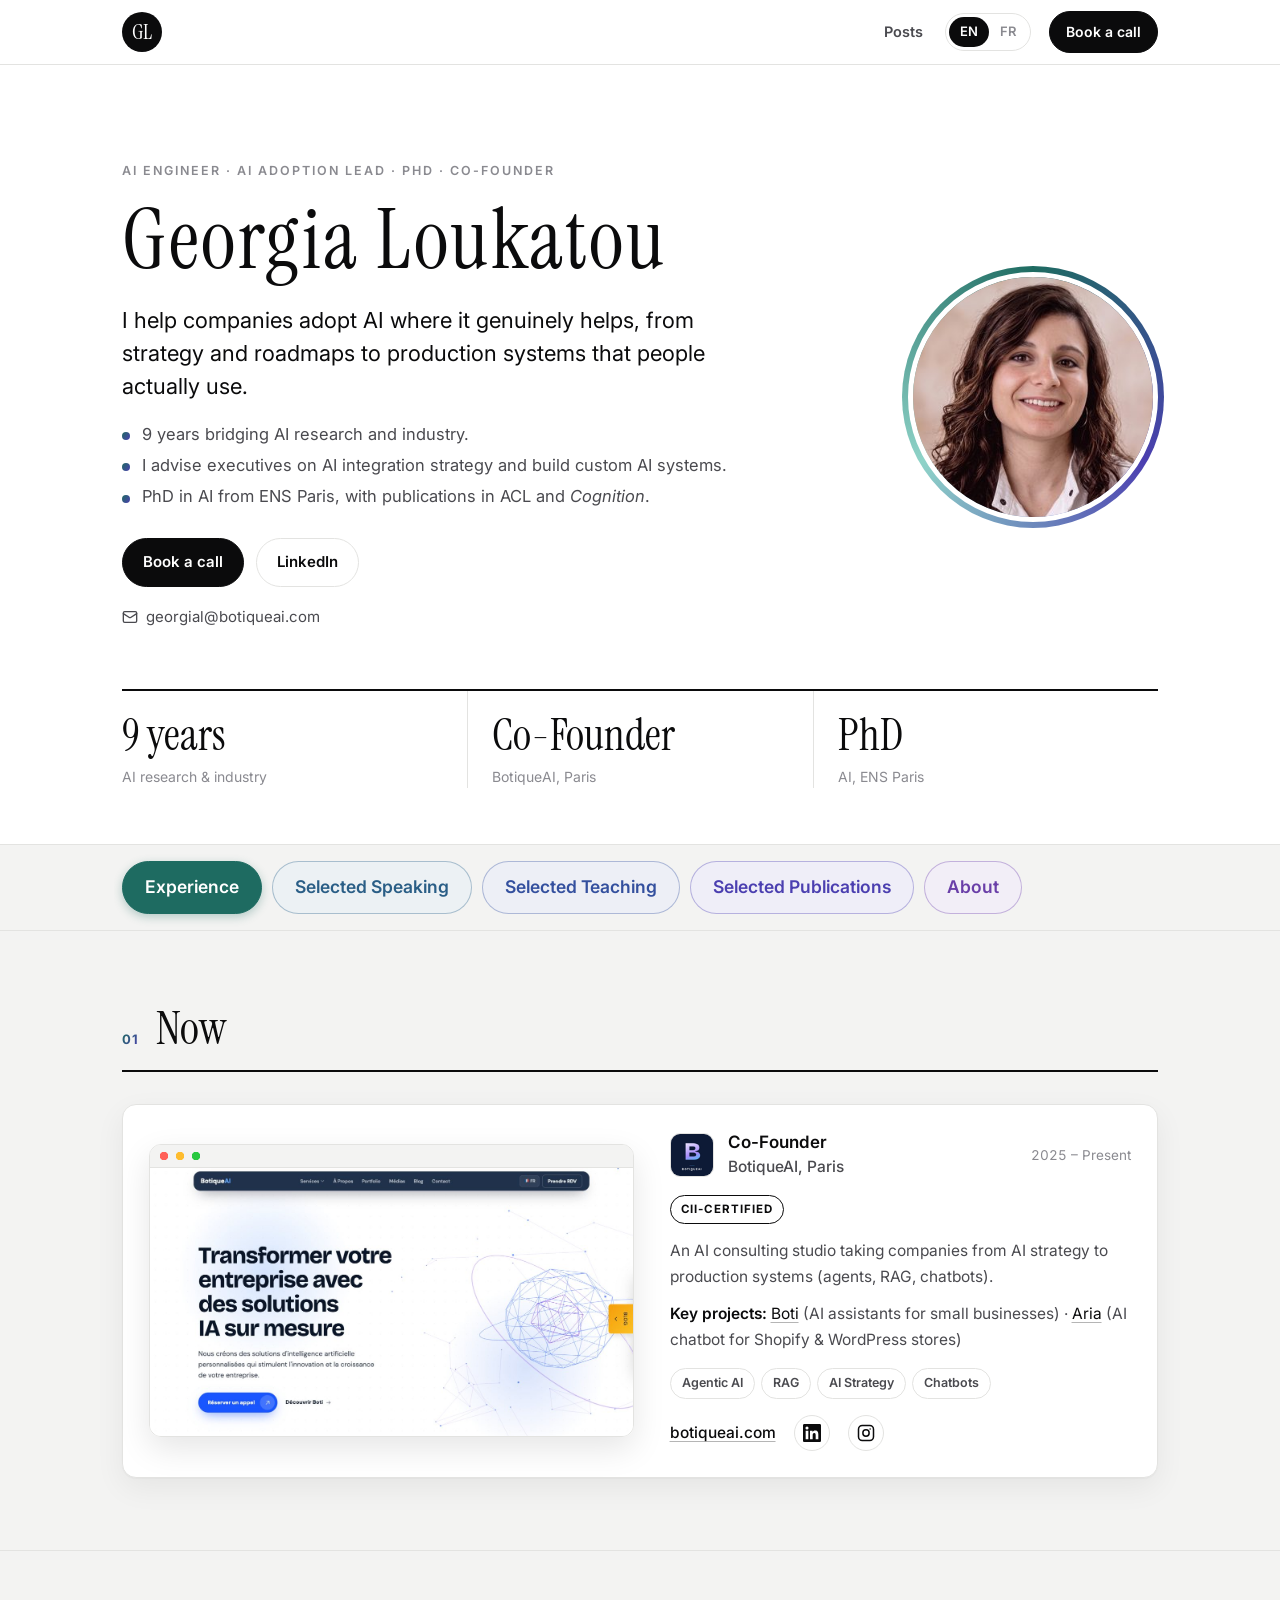
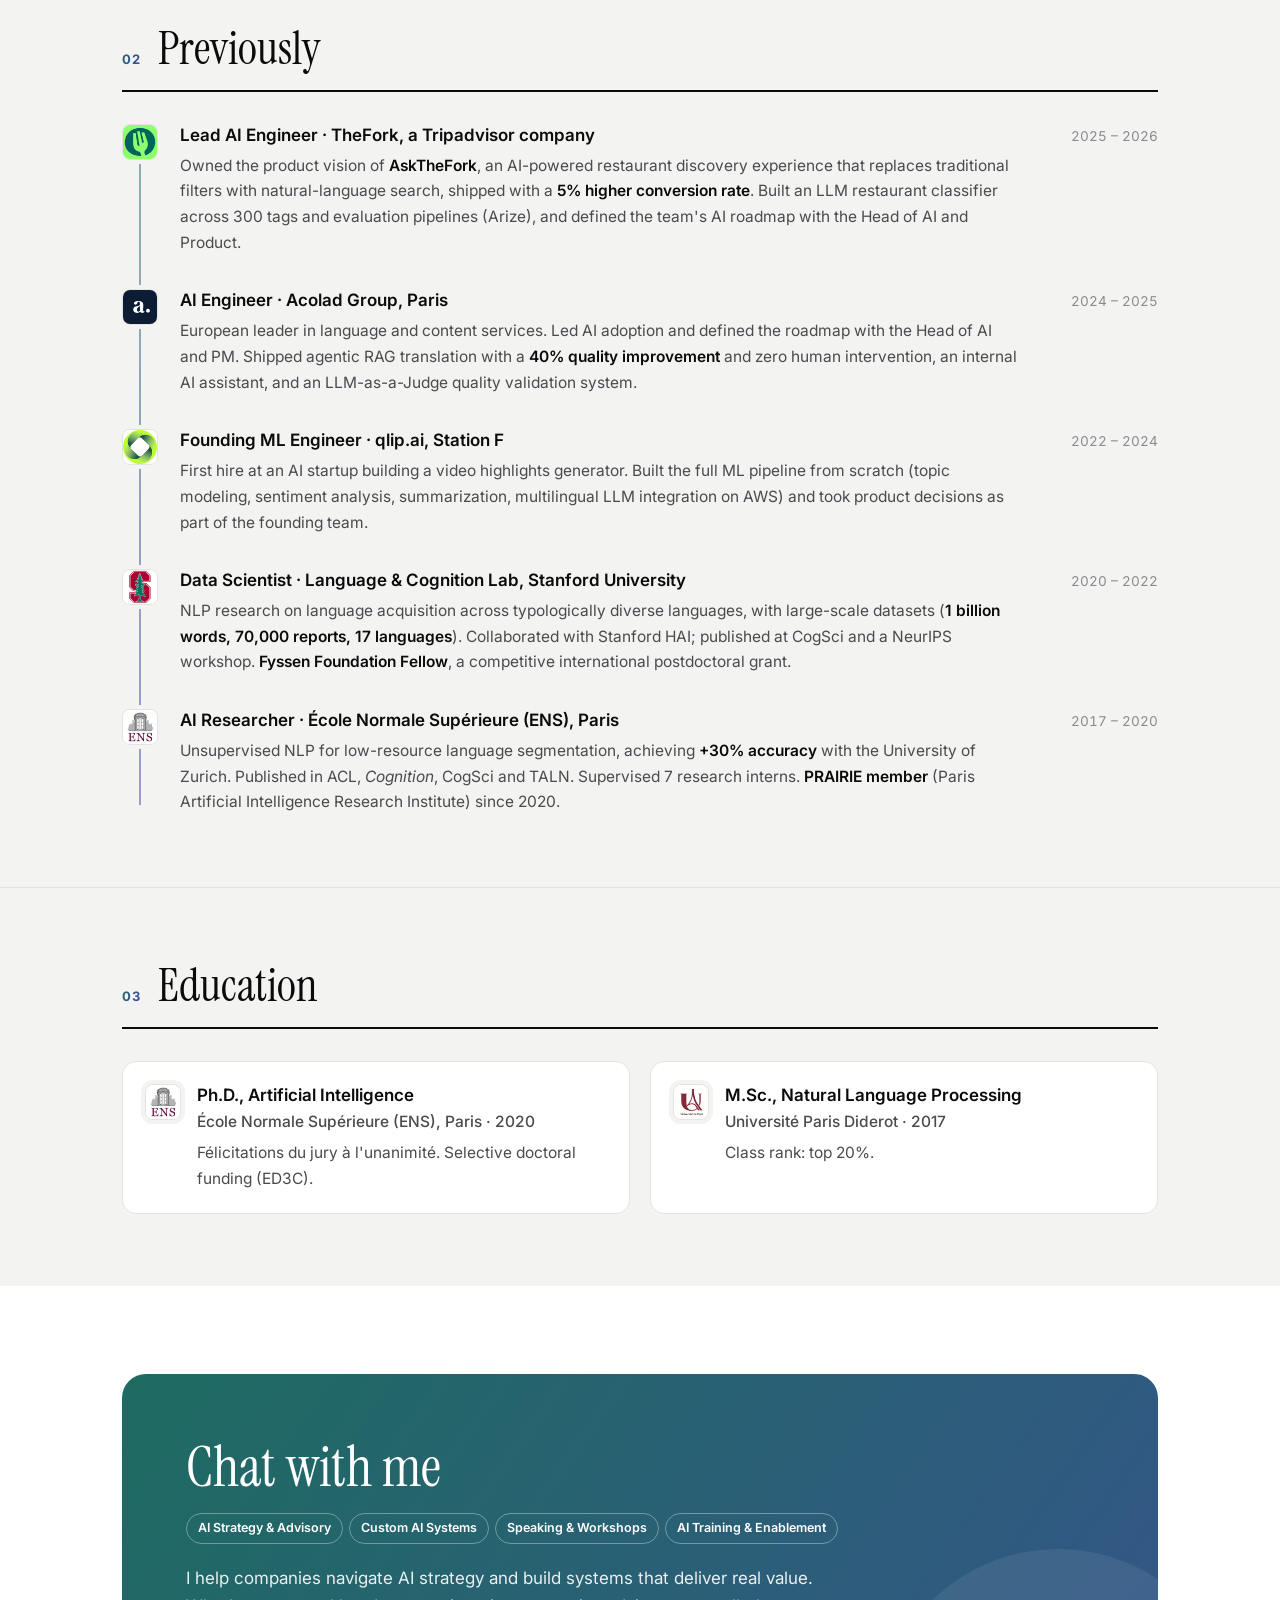
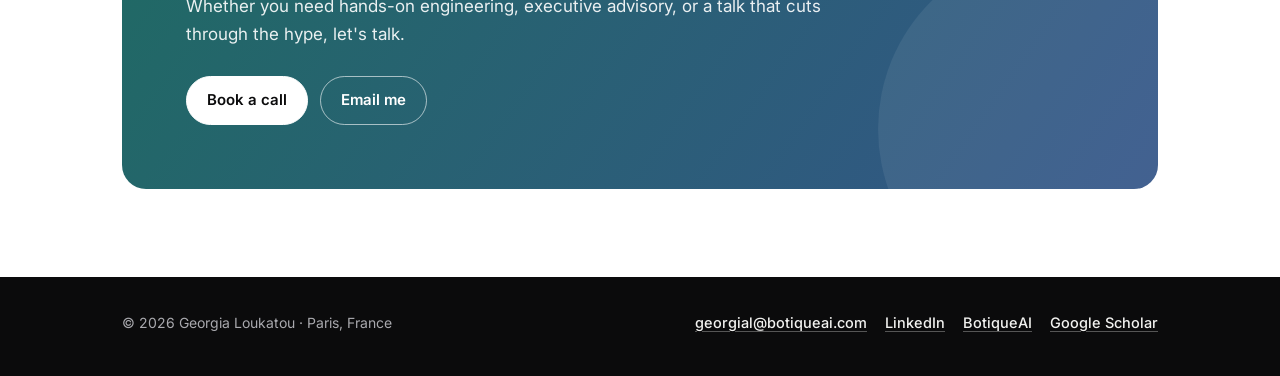
==== commit 474b7856: "Trim experience text to match Google Sites version Co-Authored-By: Claude Opus 5.5 <noreply@anthropi" ====
--- a/index.html
+++ b/index.html
@@ -19,7 +19,7 @@
 <link rel="preconnect" href="https://fonts.googleapis.com">
 <link rel="preconnect" href="https://fonts.gstatic.com" crossorigin>
 <link rel="stylesheet" href="https://fonts.googleapis.com/css2?family=Instrument+Serif:ital@0;1&family=Inter:wght@400;500;600;700&display=swap">
-<link rel="stylesheet" href="style.css?v=cedd636d">
+<link rel="stylesheet" href="style.css?v=83c371e2">
 </head>
 <body>
 <a class="skip" href="#main">Skip to content</a>
@@ -70,7 +70,7 @@
             <span class="date">2025 – Present</span>
           </header>
           <span class="badge-inline">CII-certified</span>
-          <p>An AI consulting studio taking companies from AI strategy to production systems (agents, RAG, chatbots), with 20+ clients across 10+ sectors.</p><p class="projects"><strong>Key projects:</strong> <a href="https://www.botiqueai.com/lp/ai-consultancy" target="_blank" rel="noopener">Boti</a> (AI assistants for small businesses) · <a href="https://www.botiqueai.com/products/aria" target="_blank" rel="noopener">Aria</a> (AI chatbot for Shopify &amp; WordPress stores)</p>
+          <p>An AI consulting studio taking companies from AI strategy to production systems (agents, RAG, chatbots).</p><p class="projects"><strong>Key projects:</strong> <a href="https://www.botiqueai.com/lp/ai-consultancy" target="_blank" rel="noopener">Boti</a> (AI assistants for small businesses) · <a href="https://www.botiqueai.com/products/aria" target="_blank" rel="noopener">Aria</a> (AI chatbot for Shopify &amp; WordPress stores)</p>
           <ul class="chips"><li>Agentic AI</li><li>RAG</li><li>AI Strategy</li><li>Chatbots</li></ul>
           <p class="links"><a href="https://www.botiqueai.com/" target="_blank" rel="noopener">botiqueai.com</a><a class="icon-link" href="https://www.linkedin.com/company/botique-ai" target="_blank" rel="noopener" aria-label="BotiqueAI on LinkedIn" title="LinkedIn"><svg viewBox="0 0 24 24" width="18" height="18" fill="currentColor" aria-hidden="true"><path d="M20.45 20.45h-3.56v-5.57c0-1.33-.02-3.04-1.85-3.04-1.85 0-2.14 1.45-2.14 2.94v5.67H9.35V9h3.41v1.56h.05c.48-.9 1.64-1.85 3.37-1.85 3.6 0 4.27 2.37 4.27 5.46v6.28zM5.34 7.43a2.06 2.06 0 1 1 0-4.13 2.06 2.06 0 0 1 0 4.13zM7.12 20.45H3.56V9h3.56v11.45zM22.22 0H1.77C.79 0 0 .77 0 1.73v20.54C0 23.23.79 24 1.77 24h20.45c.98 0 1.78-.77 1.78-1.73V1.73C24 .77 23.2 0 22.22 0z"/></svg></a><a class="icon-link" href="https://www.instagram.com/botiqueai/" target="_blank" rel="noopener" aria-label="BotiqueAI on Instagram" title="Instagram"><svg viewBox="0 0 24 24" width="18" height="18" fill="none" stroke="currentColor" stroke-width="2" stroke-linecap="round" stroke-linejoin="round" aria-hidden="true"><rect x="2" y="2" width="20" height="20" rx="5"/><circle cx="12" cy="12" r="4.2"/><circle cx="17.5" cy="6.5" r="1" fill="currentColor" stroke="none"/></svg></a></p>
         </article></div>
@@ -85,14 +85,14 @@
           <img src="assets/thefork.png" alt="" width="36" height="36">
           <div>
             <div class="tl-head"><h4>Lead AI Engineer · TheFork, a Tripadvisor company</h4><span class="date">2025 – 2026</span></div>
-            <p>Owned the product vision of <strong>AskTheFork</strong>, an AI-powered restaurant discovery experience that replaces traditional filters with natural-language search over menus, photos and reviews (RAG), shipped with a <strong>5% higher conversion rate</strong>. Led the architecture (LangGraph, GPT-4o, OpenSearch), built an LLM restaurant classifier across 300 tags and evaluation pipelines (Arize), and defined the team's AI roadmap with the Head of AI and Product. <a href="https://www.media.thiga.co/en/ai-strategy-why-thefork-ditched-the-chatbot" target="_blank" rel="noopener">Read the case study →</a></p>
+            <p>Owned the product vision of <strong>AskTheFork</strong>, an AI-powered restaurant discovery experience that replaces traditional filters with natural-language search, shipped with a <strong>5% higher conversion rate</strong>. Built an LLM restaurant classifier across 300 tags and evaluation pipelines (Arize), and defined the team's AI roadmap with the Head of AI and Product.</p>
           </div>
         </li>
         <li>
           <img src="assets/acolad.png" alt="" width="36" height="36">
           <div>
             <div class="tl-head"><h4>AI Engineer · Acolad Group, Paris</h4><span class="date">2024 – 2025</span></div>
-            <p>European leader in language and content services. Led AI adoption and defined the roadmap with the Head of AI and PM. Shipped agentic RAG translation (LangChain, BentoML, vector search) with a <strong>40% quality improvement</strong> and zero human intervention, an internal AI assistant, and an LLM-as-a-Judge quality validation system.</p>
+            <p>European leader in language and content services. Led AI adoption and defined the roadmap with the Head of AI and PM. Shipped agentic RAG translation with a <strong>40% quality improvement</strong> and zero human intervention, an internal AI assistant, and an LLM-as-a-Judge quality validation system.</p>
           </div>
         </li>
         <li>
@@ -180,23 +180,23 @@
         <div class="cards three">
         <article class="card compact">
           <header class="card-head"><img src="assets/sup-de-vinci.png" alt="" width="36" height="36"><div><h4>NLP &amp; AI Instructor</h4><p class="org">Sup de Vinci, Paris · 2024</p></div></header>
-          <p>Designed and taught a 35-hour NLP and Generative AI course for Master 2 Data Science students: transformers, LLMs, embeddings, prompt engineering, RAG and conversational AI, with hands-on case studies such as Amazon review analysis and a RAG-based Q&amp;A system.</p>
-        </article>
-        <article class="card compact">
-          <header class="card-head"><img src="assets/thefork.png" alt="" width="36" height="36"><div><h4>AI Upskilling &amp; Mentoring</h4><p class="org">TheFork · 2025</p></div></header>
-          <p>Shared AI expertise with an existing tech team and upskilled engineers on LLMs and agentic AI.</p>
+          <p>Designed and taught a 35-hour NLP and Generative AI course for Master 2 Data Science students.</p><p>Topics covered: transformers, LLMs, embeddings, prompt engineering, RAG and conversational AI, with hands-on case studies such as Amazon review analysis and a RAG-based Q&amp;A system.</p>
         </article>
         <article class="card compact">
           <header class="card-head"><img src="assets/openclassrooms.png" alt="" width="36" height="36"><div><h4>Data Science Mentor</h4><p class="org">OpenClassrooms · 2022 – 2024</p></div></header>
           <p>Mentored professionals through Data Science and Machine Learning certification projects and career transitions into AI/ML.</p>
         </article>
         <article class="card compact">
+          <header class="card-head"><img src="assets/icis.svg" alt="" width="36" height="36"><div><h4>R Programming Instructor</h4><p class="org">ICIS Conference · 2021</p></div></header>
+          <p>Designed and taught the R classes of the Intermediate Programming for Developmental Research workshop at the International Congress of Infant Studies (ICIS).</p>
+        </article>
+        <article class="card compact">
           <header class="card-head"><img src="assets/ens.png" alt="" width="36" height="36"><div><h4>Teaching Assistant</h4><p class="org">CogMaster, ENS Paris · 2019 – 2020</p></div></header>
           <p>Language Processing &amp; Acquisition, Advanced Master.</p>
         </article>
         <article class="card compact">
           <header class="card-head"><img src="assets/ens.png" alt="" width="36" height="36"><div><h4>Workshop Organizer &amp; Research Supervisor</h4><p class="org">ENS Paris · 2017 – 2020</p></div></header>
-          <p>Organized workshops on open-source and programming best practices, and supervised 7 research interns.</p>
+          <p>Organized workshops on open-source and programming best practices and on imposter syndrome, and supervised 7 research interns.</p>
         </article></div>
       </div>
     </section>
@@ -206,7 +206,7 @@
     <section class="block">
       <div class="wrap">
         <h2 class="block-title"><span class="num">01</span>Selected Publications</h2>
-        <ol class="pubs"><li><span><strong>Loukatou, G.</strong>, Stoll, S., Blasi, D., &amp; Cristia, A. (2022). Does morphological complexity affect word segmentation? Evidence from computational modeling. <em>Cognition</em>, 220.</span></li><li><span><strong>Loukatou, G.*</strong>, Tan, A.W.M.*, Braginsky, M., Mankewitz, J., &amp; Frank, M.C. (2024). Predicting ages of acquisition for children's early vocabulary across 27 languages and dialects. <em>CogSci 2024</em>.</span></li><li><span><strong>Loukatou, G.</strong>, Kachergis, G., &amp; Frank, M.C. (2022). Identifying the distributional sources of children's early vocabulary. <em>CogSci 2022</em>.</span></li><li><span><strong>Loukatou, G.</strong>, Stoll, S., Blasi, D., &amp; Cristia, A. (2019). Is Word Segmentation Child's Play in All Languages? <em>ACL 2019</em>, Florence.</span></li></ol><p class="links"><a href="https://scholar.google.com/citations?user=S5Yad6wAAAAJ&amp;hl=en" target="_blank" rel="noopener">Full list on Google Scholar →</a></p>
+        <ol class="pubs"><li><span><strong>Loukatou, G.</strong>, Stoll, S., Blasi, D., &amp; Cristia, A. (2022). Does morphological complexity affect word segmentation? Evidence from computational modeling. <em>Cognition</em>, 220.</span></li><li><span><strong>Loukatou, G.*</strong>, Tan, A.W.M.*, Braginsky, M., Mankewitz, J., &amp; Frank, M.C. (2024). Predicting ages of acquisition for children's early vocabulary across 27 languages and dialects. <em>CogSci 2024</em>.</span></li><li><span><strong>Loukatou, G.*</strong>, Kachergis, G.*, &amp; Frank, M.C. (2022). Identifying the distributional sources of children's early vocabulary. <em>CogSci 2022</em>.</span></li><li><span><strong>Loukatou, G.</strong>, Stoll, S., Blasi, D., &amp; Cristia, A. (2019). Is Word Segmentation Child's Play in All Languages? <em>ACL 2019</em>, Florence.</span></li></ol><p class="pub-note">* Equal contribution</p><p class="links"><a href="https://scholar.google.com/citations?user=S5Yad6wAAAAJ&amp;hl=en" target="_blank" rel="noopener">Full list on Google Scholar →</a></p>
       </div>
     </section>
   </div>
@@ -215,7 +215,7 @@
     <section class="block">
       <div class="wrap">
         <h2 class="block-title"><span class="num">01</span>Beyond Work</h2>
-        <div class="beyond"><p>Trained in theater and critical thinking for science communication. Communicating AI well matters as much as building it.</p><p>Classically trained musician, with degrees in Piano Performance and in Harmony, Theory &amp; Composition.</p><p>Traveled to 50+ countries, and counting.</p></div>
+        <div class="beyond"><p>Background in theater and critical thinking for science communication. Communicating AI well matters as much as building it.</p><p>Classical musician, with degrees in Piano Performance and in Harmony, Theory &amp; Composition.</p><p>Traveled to 50+ countries, and counting.</p></div>
       </div>
     </section>
   </div>
--- a/style.css
+++ b/style.css
@@ -174,6 +174,8 @@
 .pubs { counter-reset: pub; }
 .pubs li { counter-increment: pub; display: grid; grid-template-columns: 44px 1fr; padding: 18px 0; border-bottom: 1px solid var(--rule); color: var(--ink2); font-size: 15.5px; }
 .pubs li::before { content: counter(pub, decimal-leading-zero); font-weight: 700; font-size: 13px; color: var(--muted); padding-top: 3px; }
+
+.pub-note { margin-top: 12px; font-size: 13px; color: var(--muted); }
 
 /* About */
 .beyond { display: grid; grid-template-columns: repeat(3, 1fr); gap: 20px; }
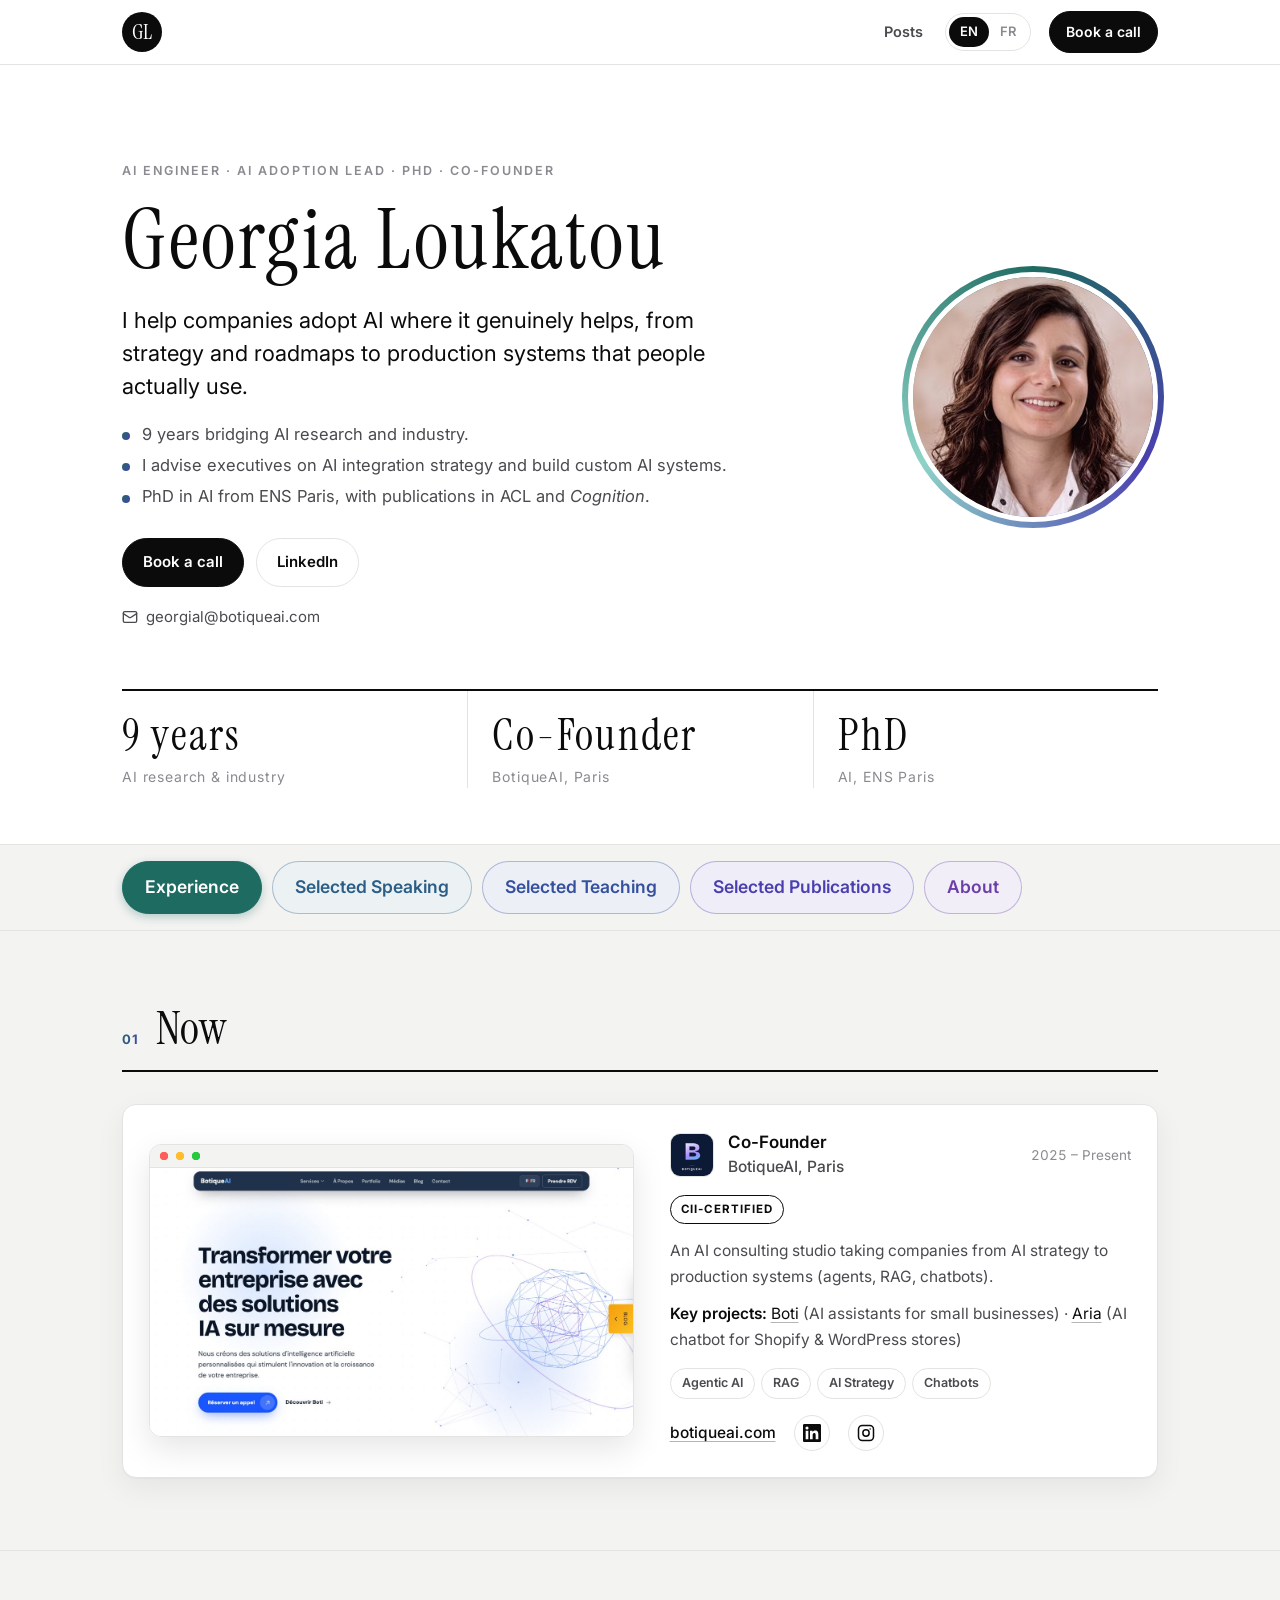
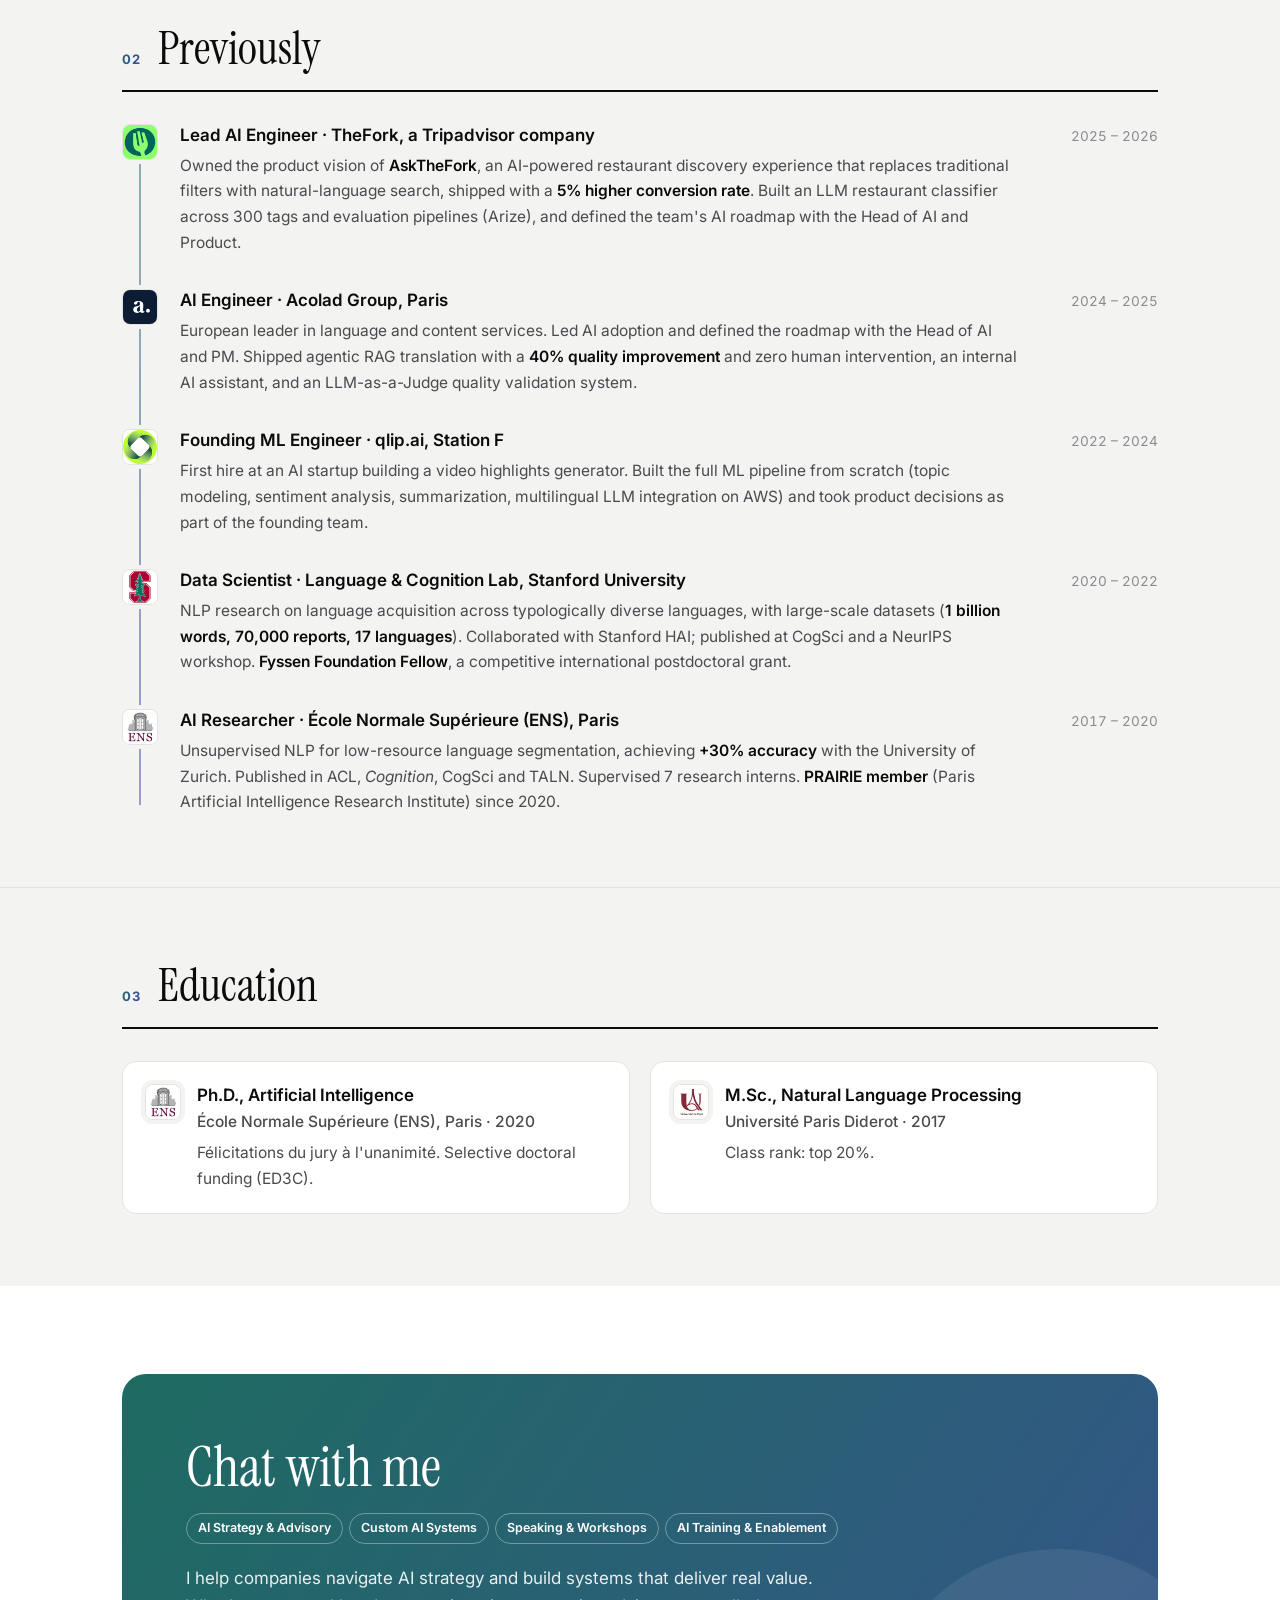
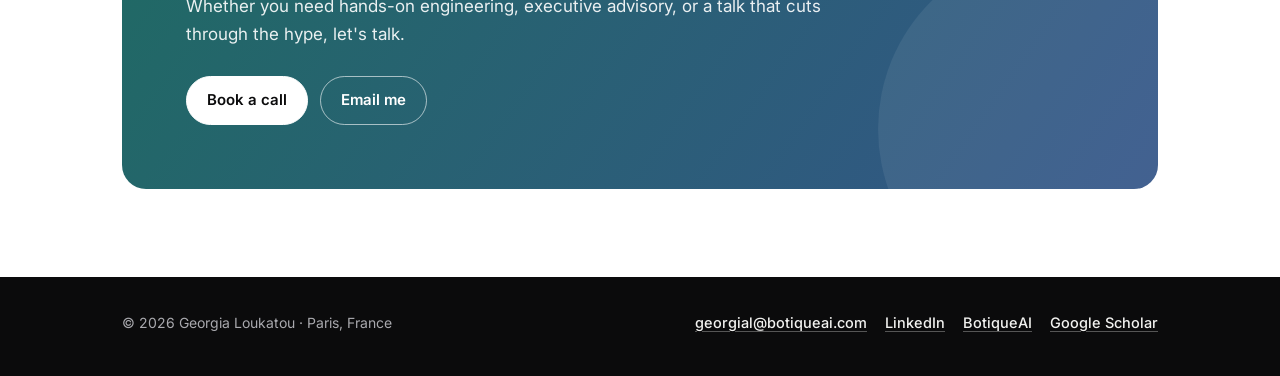
==== commit 5f750613: "Add letter spacing to hero stats Co-Authored-By: Claude Opus 5.5 <noreply@anthropic.com>" ====
--- a/index.html
+++ b/index.html
@@ -19,7 +19,7 @@
 <link rel="preconnect" href="https://fonts.googleapis.com">
 <link rel="preconnect" href="https://fonts.gstatic.com" crossorigin>
 <link rel="stylesheet" href="https://fonts.googleapis.com/css2?family=Instrument+Serif:ital@0;1&family=Inter:wght@400;500;600;700&display=swap">
-<link rel="stylesheet" href="style.css?v=83c371e2">
+<link rel="stylesheet" href="style.css?v=8bb5ccf4">
 </head>
 <body>
 <a class="skip" href="#main">Skip to content</a>
--- a/style.css
+++ b/style.css
@@ -90,8 +90,8 @@
 .stats { display: grid; grid-template-columns: repeat(3, 1fr); margin: 56px 0 0; border-top: 2px solid var(--strong-rule); }
 .stats > div { padding: 22px 24px 0 0; }
 .stats > div + div { padding-left: 24px; border-left: 1px solid var(--rule); }
-.stats dt { font-family: var(--serif); font-size: 44px; line-height: 1; }
-.stats dd { margin: 8px 0 0; font-size: 14px; color: var(--muted); }
+.stats dt { font-family: var(--serif); font-size: 44px; line-height: 1; letter-spacing: .05em; }
+.stats dd { margin: 8px 0 0; font-size: 14px; color: var(--muted); letter-spacing: .06em; }
 
 /* Tabs */
 .tabs-area { background: var(--band); border-top: 1px solid var(--rule); }
@@ -323,8 +323,8 @@
   .stats { grid-template-columns: 1fr 1fr 1fr; }
   .stats > div { padding-right: 10px; }
   .stats > div + div { padding-left: 12px; }
-  .stats dt { font-size: 32px; }
-  .stats dd { font-size: 12.5px; }
+  .stats dt { font-size: 29px; letter-spacing: .03em; }
+  .stats dd { font-size: 12.5px; letter-spacing: .04em; }
   .cards.two, .cards.three, .beyond, .edu { grid-template-columns: 1fr; }
   .card-head { grid-template-columns: auto 1fr; }
   .card-head .date { grid-column: 2; margin-top: -10px; }
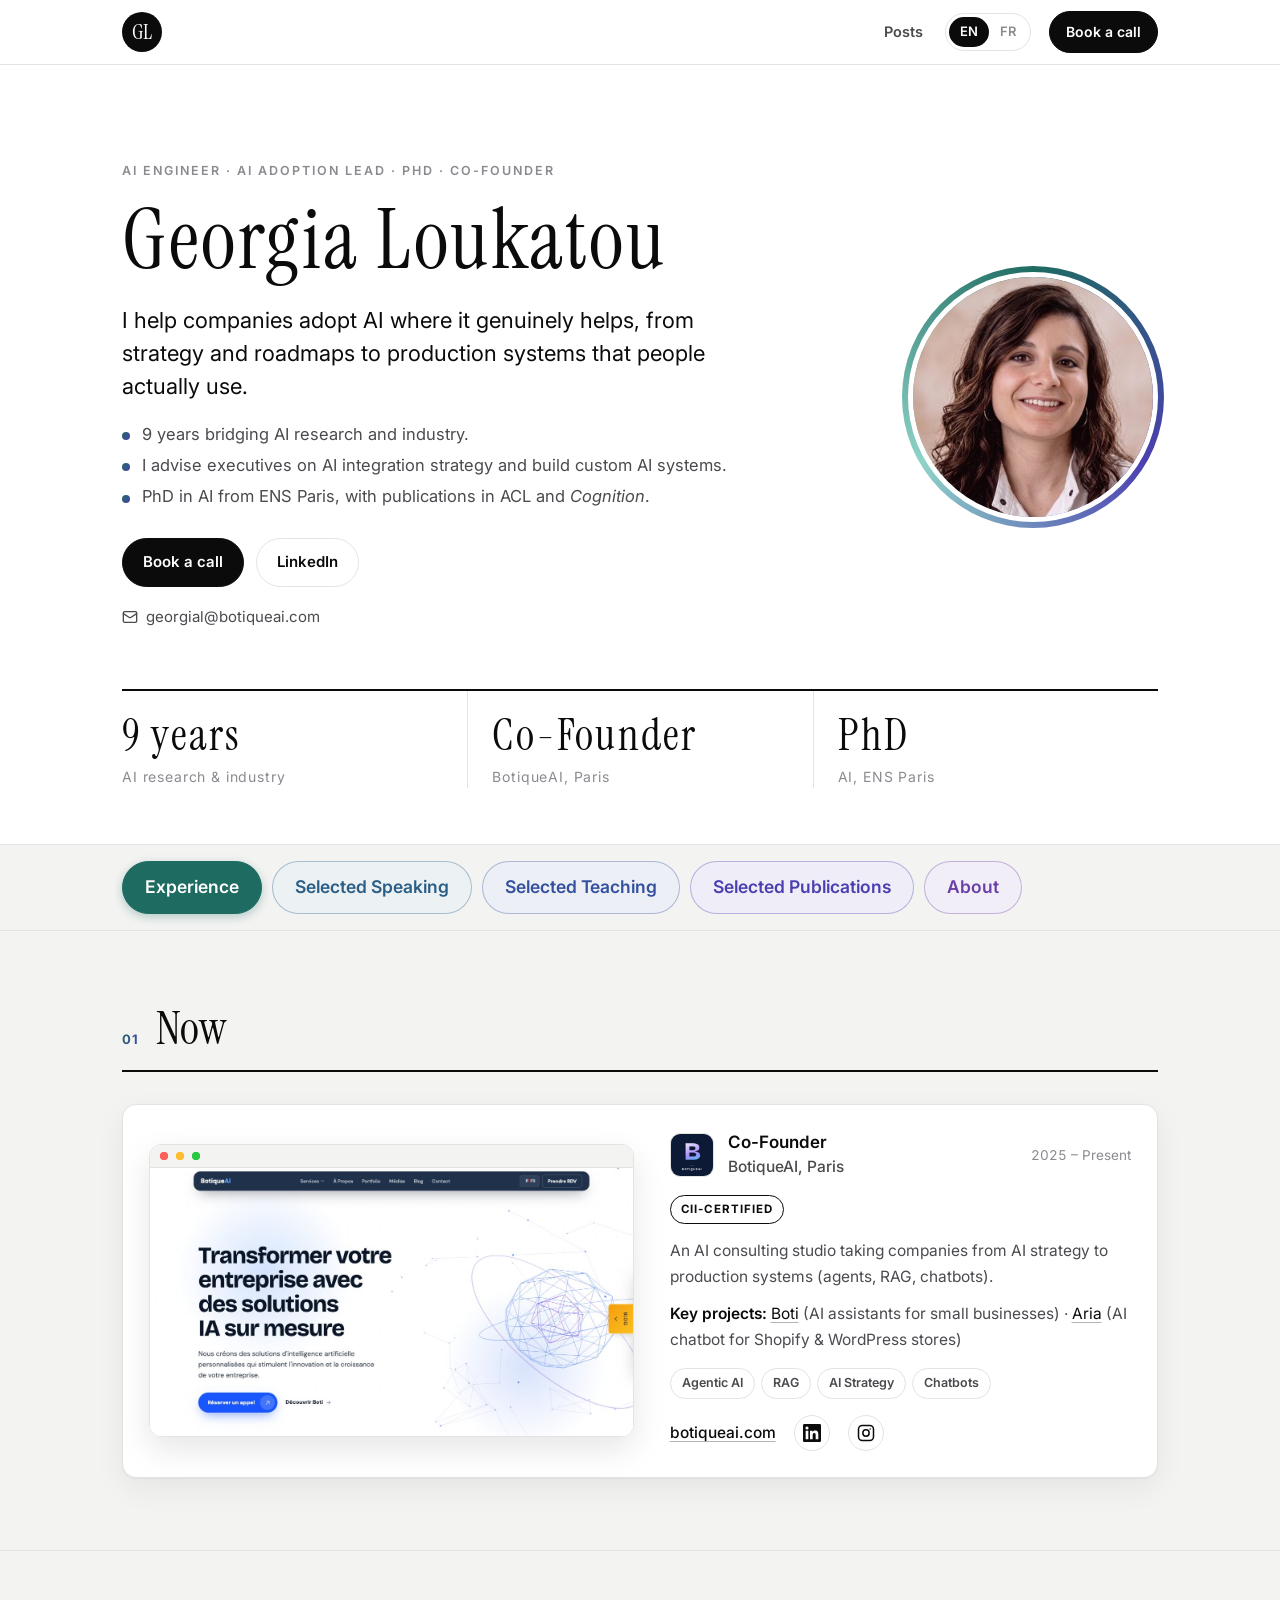
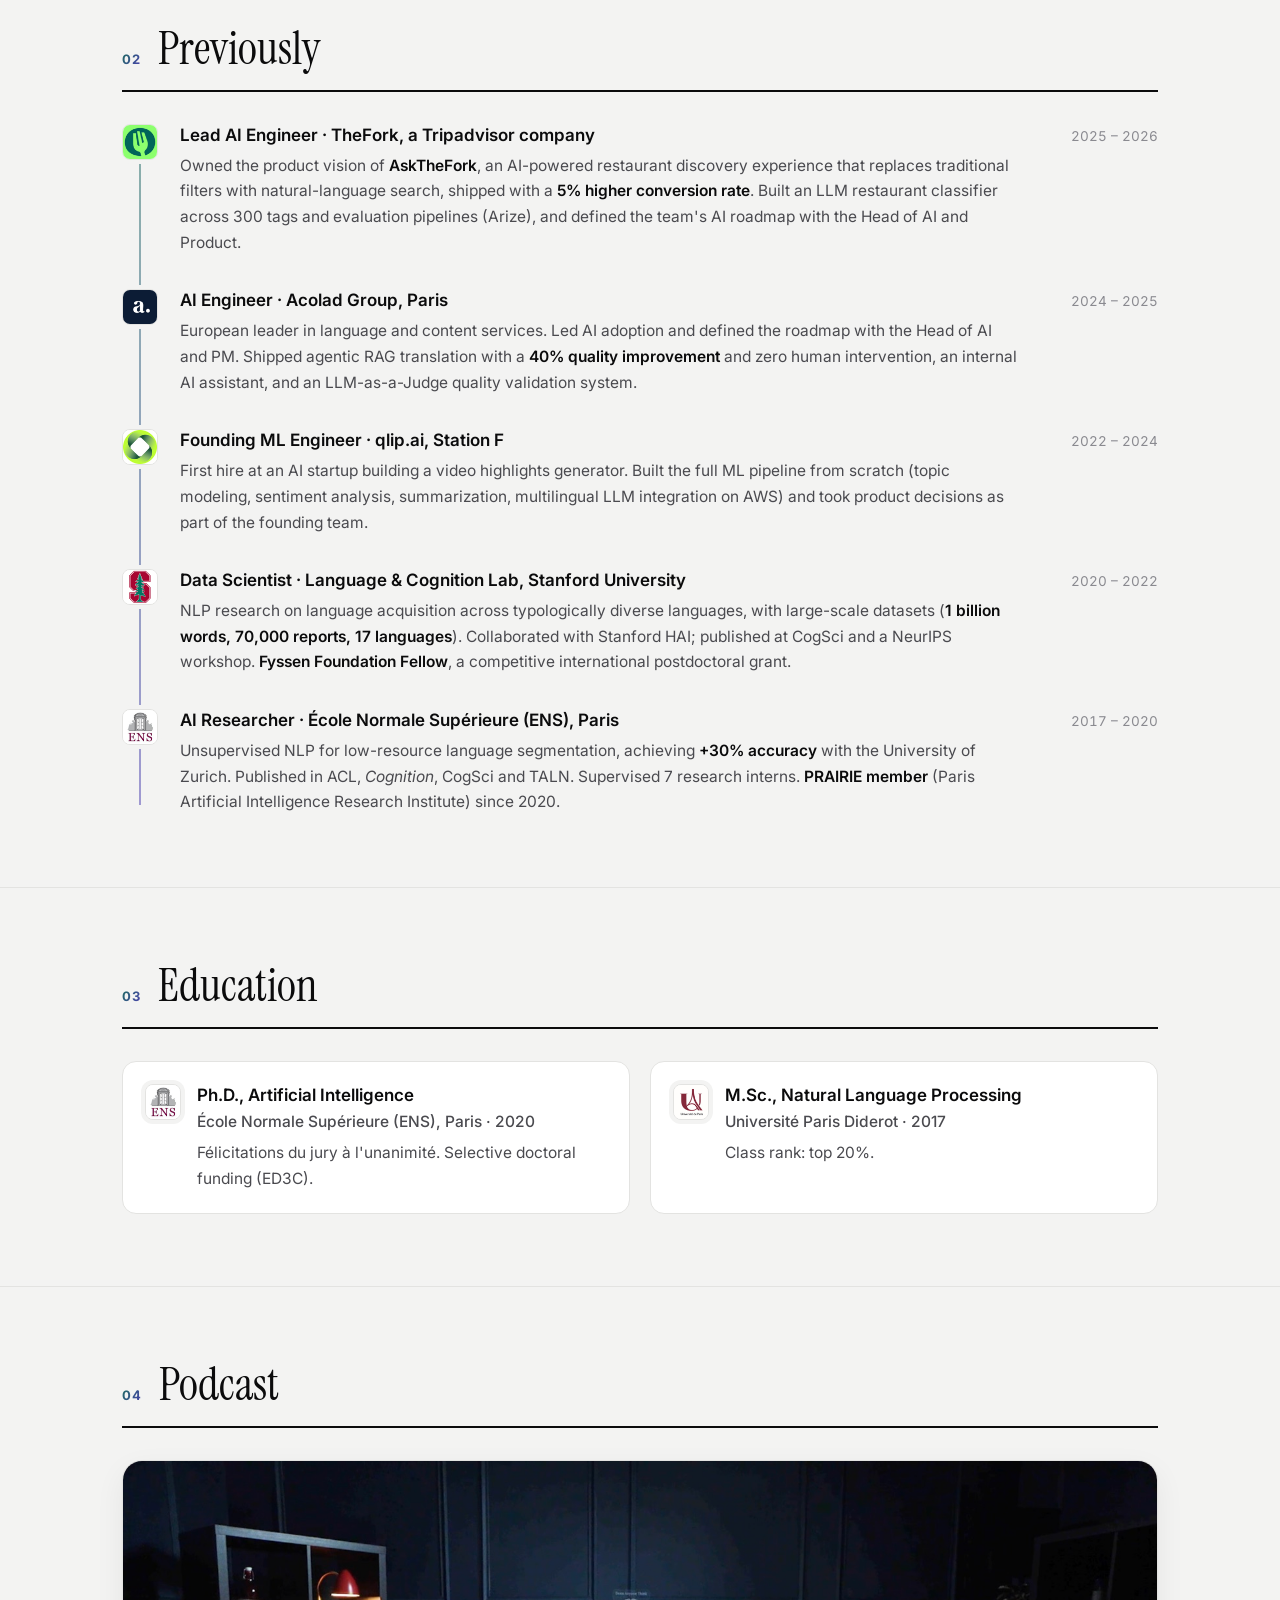
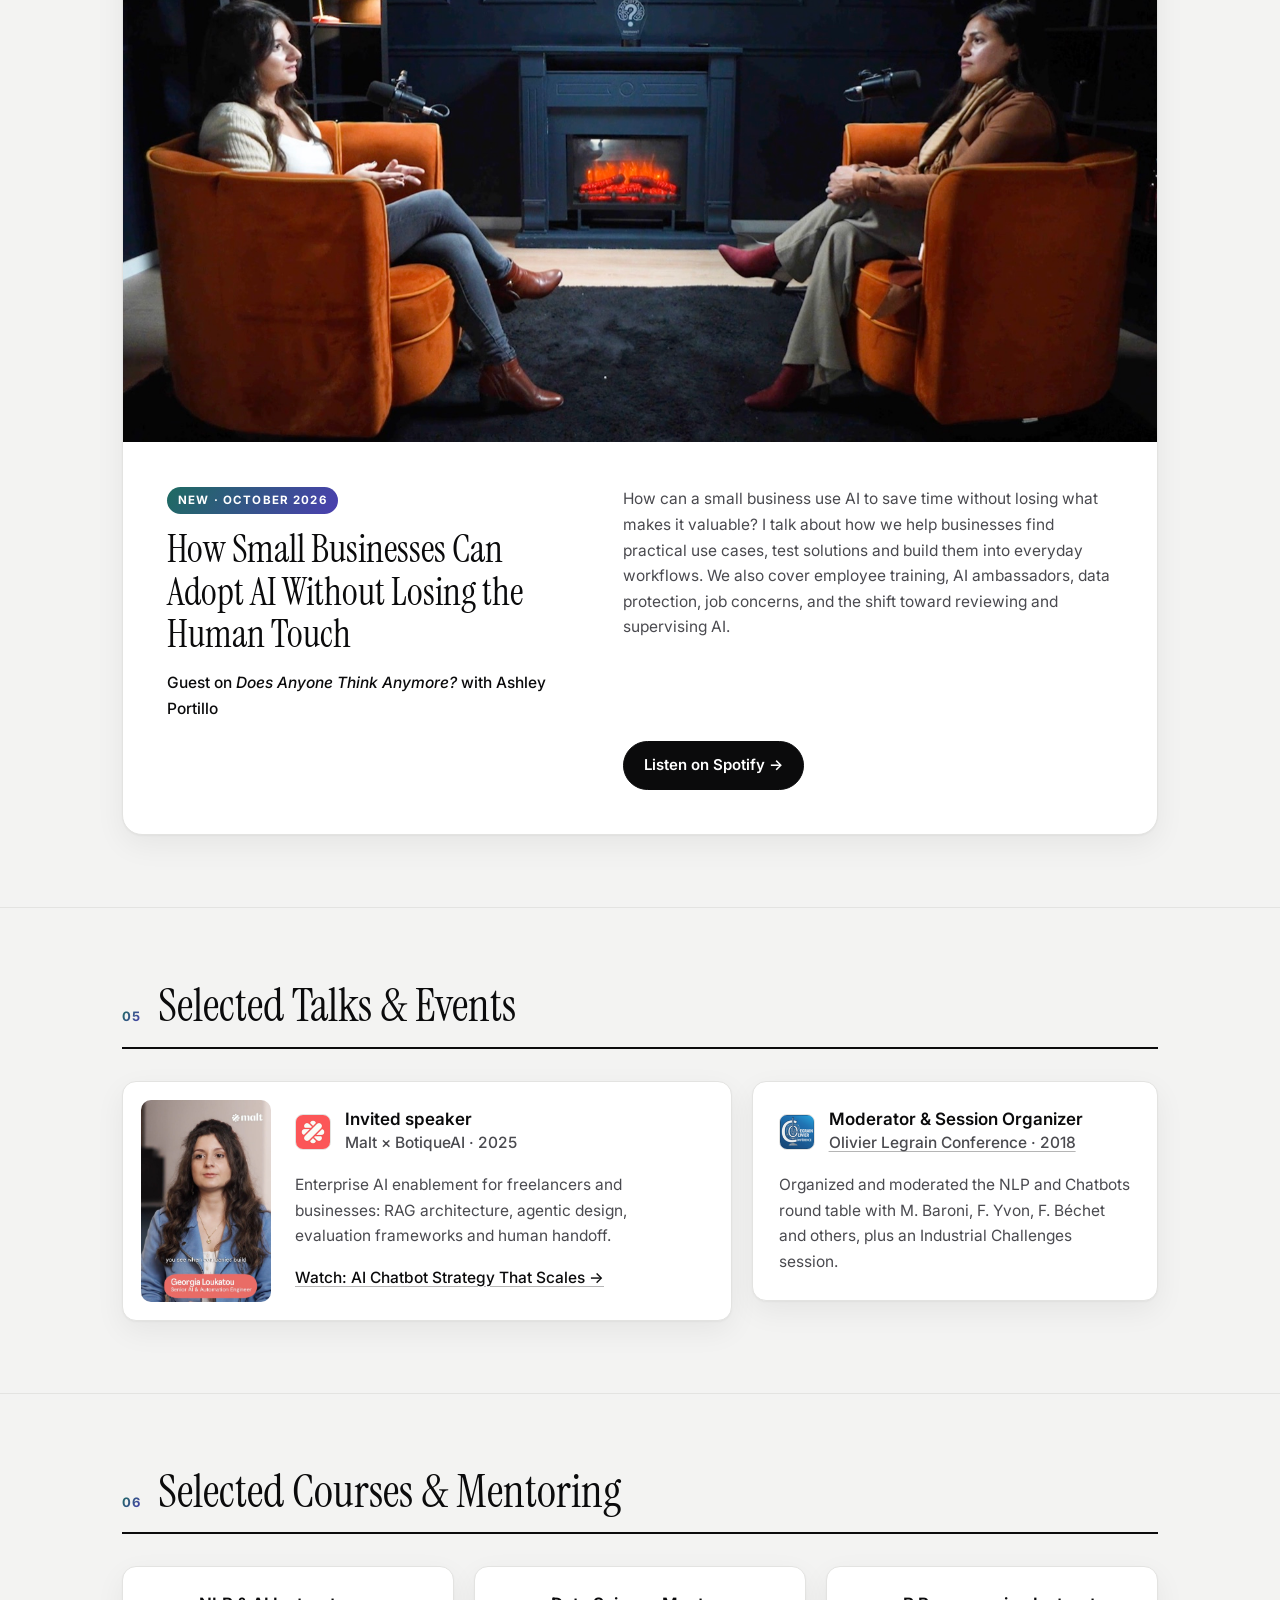
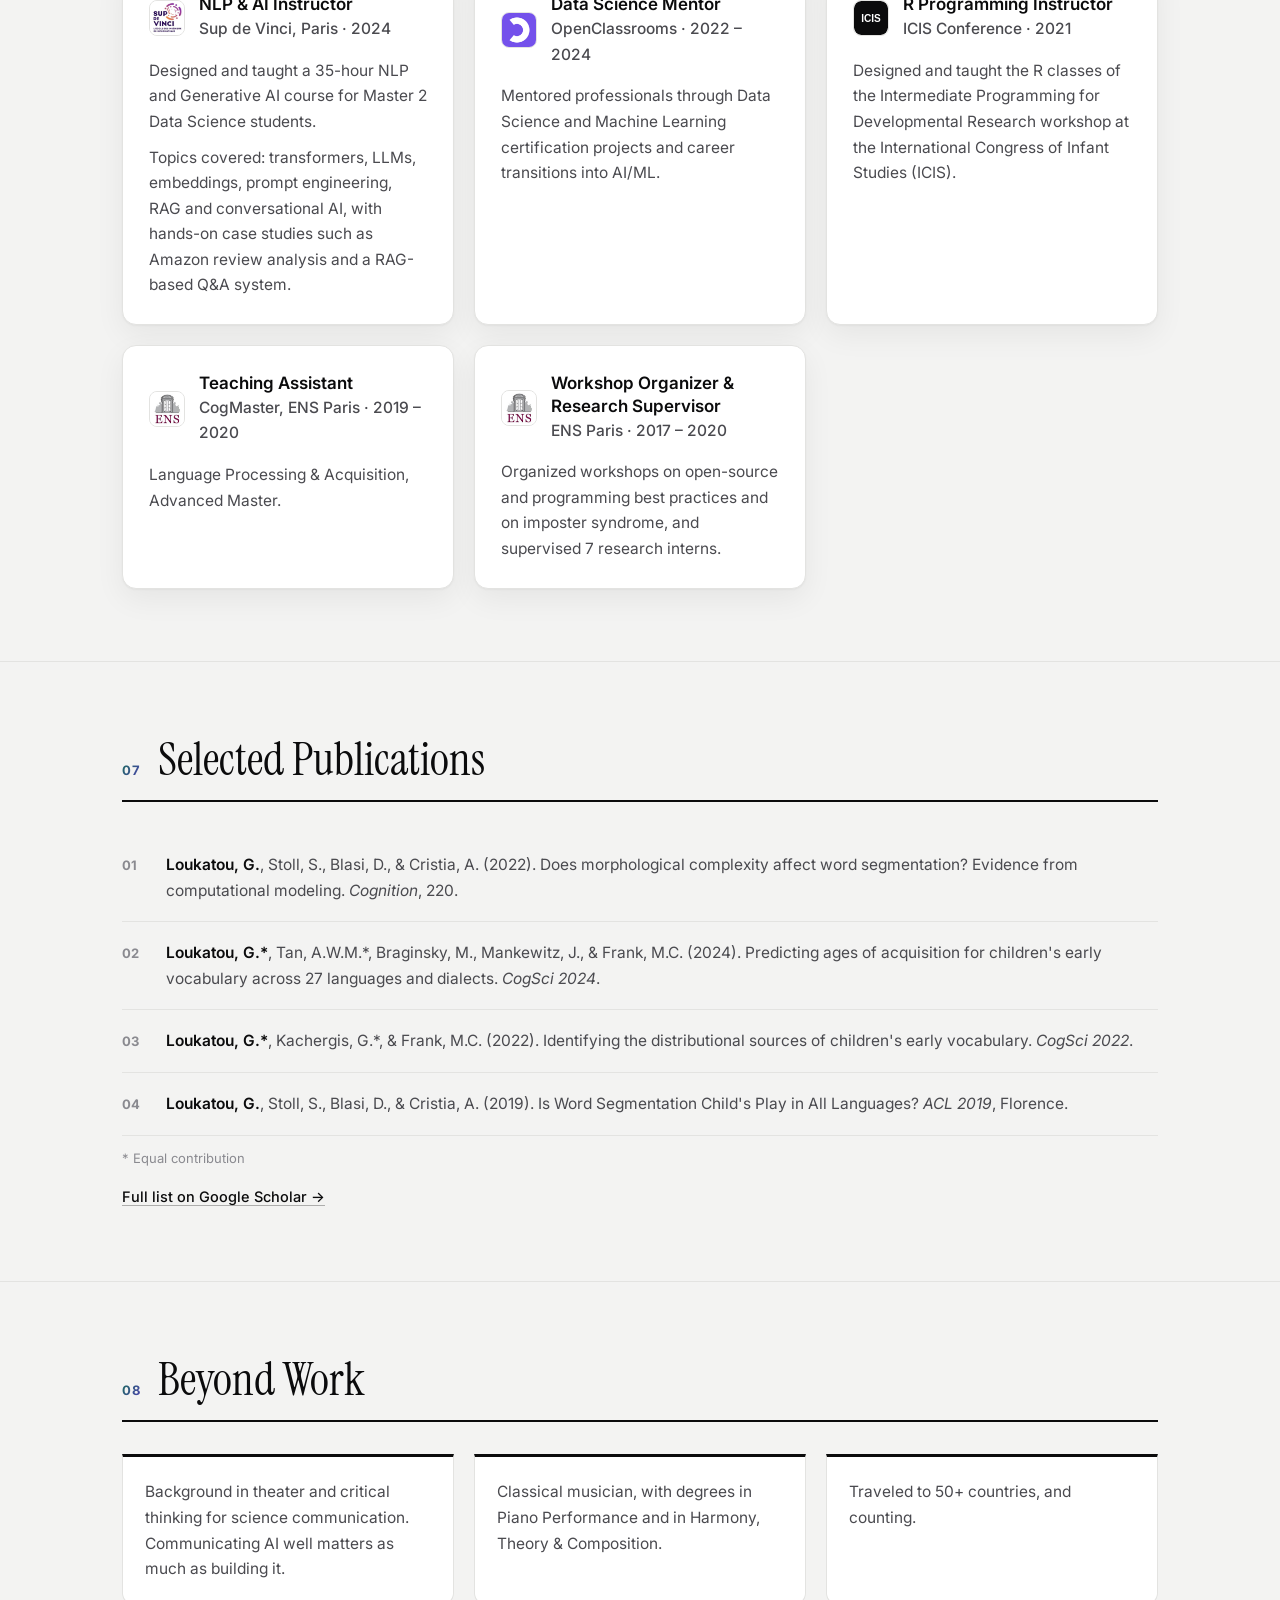
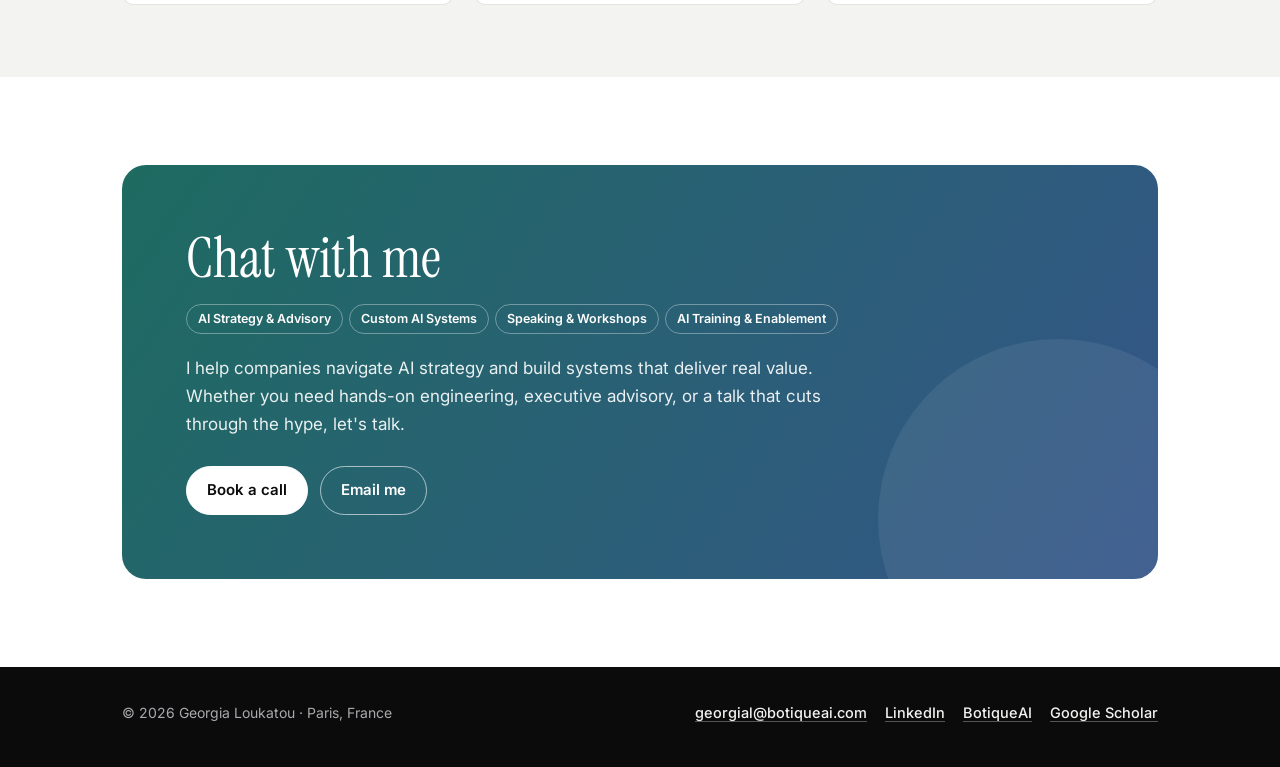
==== commit 8bc59bde: "Show all sections on one scrolling page; pills become sticky section nav Co-Authored-By: Claude Opus" ====
--- a/index.html
+++ b/index.html
@@ -19,7 +19,7 @@
 <link rel="preconnect" href="https://fonts.googleapis.com">
 <link rel="preconnect" href="https://fonts.gstatic.com" crossorigin>
 <link rel="stylesheet" href="https://fonts.googleapis.com/css2?family=Instrument+Serif:ital@0;1&family=Inter:wght@400;500;600;700&display=swap">
-<link rel="stylesheet" href="style.css?v=8bb5ccf4">
+<link rel="stylesheet" href="style.css?v=cad4ee42">
 </head>
 <body>
 <a class="skip" href="#main">Skip to content</a>
@@ -54,9 +54,9 @@
 
 <main id="main" class="tabs-area">
   <div class="tabbar-wrap">
-    <div class="wrap"><div class="tabbar" role="tablist"><button role="tab" id="tab-experience" aria-controls="panel-experience" data-tab="experience">Experience</button><button role="tab" id="tab-speaking" aria-controls="panel-speaking" data-tab="speaking">Selected Speaking</button><button role="tab" id="tab-teaching" aria-controls="panel-teaching" data-tab="teaching">Selected Teaching</button><button role="tab" id="tab-publications" aria-controls="panel-publications" data-tab="publications">Selected Publications</button><button role="tab" id="tab-about" aria-controls="panel-about" data-tab="about">About</button></div></div>
-  </div>
-  <div class="panel" role="tabpanel" id="panel-experience" aria-labelledby="tab-experience">
+    <div class="wrap"><nav class="tabbar" aria-label="Sections"><a href="#experience" data-tab="experience">Experience</a><a href="#speaking" data-tab="speaking">Selected Speaking</a><a href="#teaching" data-tab="teaching">Selected Teaching</a><a href="#publications" data-tab="publications">Selected Publications</a><a href="#about" data-tab="about">About</a></nav></div>
+  </div>
+  <div class="panel" id="experience">
     
     <section class="block">
       <div class="wrap">
@@ -134,11 +134,11 @@
       </div>
     </section>
   </div>
-  <div class="panel" role="tabpanel" id="panel-speaking" aria-labelledby="tab-speaking">
-    
-    <section class="block">
-      <div class="wrap">
-        <h2 class="block-title"><span class="num">01</span>Podcast</h2>
+  <div class="panel" id="speaking">
+    
+    <section class="block">
+      <div class="wrap">
+        <h2 class="block-title"><span class="num">04</span>Podcast</h2>
         <article class="feature">
           <a class="feature-media" href="https://open.spotify.com/episode/1CCXQMo2HDLczHjX9s8Fl1" target="_blank" rel="noopener"><img src="assets/podcast.jpg" alt="Georgia Loukatou and Ashley Portillo recording the podcast Does Anyone Think Anymore?" width="1600" height="892" loading="lazy"></a>
           <div class="feature-body">
@@ -154,7 +154,7 @@
     
     <section class="block">
       <div class="wrap">
-        <h2 class="block-title"><span class="num">02</span>Selected Talks &amp; Events</h2>
+        <h2 class="block-title"><span class="num">05</span>Selected Talks &amp; Events</h2>
         <div class="talks">
           <article class="talk">
             <a class="talk-media" href="https://www.youtube.com/watch?v=tpxlaazMlQc" target="_blank" rel="noopener"><img src="assets/malt-talk.jpg" alt="Georgia Loukatou speaking in a Malt video" width="730" height="1300" loading="lazy"></a>
@@ -172,11 +172,11 @@
       </div>
     </section>
   </div>
-  <div class="panel" role="tabpanel" id="panel-teaching" aria-labelledby="tab-teaching">
-    
-    <section class="block">
-      <div class="wrap">
-        <h2 class="block-title"><span class="num">01</span>Selected Courses &amp; Mentoring</h2>
+  <div class="panel" id="teaching">
+    
+    <section class="block">
+      <div class="wrap">
+        <h2 class="block-title"><span class="num">06</span>Selected Courses &amp; Mentoring</h2>
         <div class="cards three">
         <article class="card compact">
           <header class="card-head"><img src="assets/sup-de-vinci.png" alt="" width="36" height="36"><div><h4>NLP &amp; AI Instructor</h4><p class="org">Sup de Vinci, Paris · 2024</p></div></header>
@@ -201,20 +201,20 @@
       </div>
     </section>
   </div>
-  <div class="panel" role="tabpanel" id="panel-publications" aria-labelledby="tab-publications">
-    
-    <section class="block">
-      <div class="wrap">
-        <h2 class="block-title"><span class="num">01</span>Selected Publications</h2>
+  <div class="panel" id="publications">
+    
+    <section class="block">
+      <div class="wrap">
+        <h2 class="block-title"><span class="num">07</span>Selected Publications</h2>
         <ol class="pubs"><li><span><strong>Loukatou, G.</strong>, Stoll, S., Blasi, D., &amp; Cristia, A. (2022). Does morphological complexity affect word segmentation? Evidence from computational modeling. <em>Cognition</em>, 220.</span></li><li><span><strong>Loukatou, G.*</strong>, Tan, A.W.M.*, Braginsky, M., Mankewitz, J., &amp; Frank, M.C. (2024). Predicting ages of acquisition for children's early vocabulary across 27 languages and dialects. <em>CogSci 2024</em>.</span></li><li><span><strong>Loukatou, G.*</strong>, Kachergis, G.*, &amp; Frank, M.C. (2022). Identifying the distributional sources of children's early vocabulary. <em>CogSci 2022</em>.</span></li><li><span><strong>Loukatou, G.</strong>, Stoll, S., Blasi, D., &amp; Cristia, A. (2019). Is Word Segmentation Child's Play in All Languages? <em>ACL 2019</em>, Florence.</span></li></ol><p class="pub-note">* Equal contribution</p><p class="links"><a href="https://scholar.google.com/citations?user=S5Yad6wAAAAJ&amp;hl=en" target="_blank" rel="noopener">Full list on Google Scholar →</a></p>
       </div>
     </section>
   </div>
-  <div class="panel" role="tabpanel" id="panel-about" aria-labelledby="tab-about">
-    
-    <section class="block">
-      <div class="wrap">
-        <h2 class="block-title"><span class="num">01</span>Beyond Work</h2>
+  <div class="panel" id="about">
+    
+    <section class="block">
+      <div class="wrap">
+        <h2 class="block-title"><span class="num">08</span>Beyond Work</h2>
         <div class="beyond"><p>Background in theater and critical thinking for science communication. Communicating AI well matters as much as building it.</p><p>Classical musician, with degrees in Piano Performance and in Harmony, Theory &amp; Composition.</p><p>Traveled to 50+ countries, and counting.</p></div>
       </div>
     </section>
@@ -285,34 +285,38 @@
   });
 })();
 (function () {
-  var tabs = Array.prototype.slice.call(document.querySelectorAll('[role="tab"]'));
-  var ids = tabs.map(function (t) { return t.dataset.tab; });
-  function show(id, focus) {
-    if (ids.indexOf(id) < 0) id = ids[0];
-    tabs.forEach(function (t) {
-      var on = t.dataset.tab === id;
-      t.setAttribute('aria-selected', on);
-      t.tabIndex = on ? 0 : -1;
-      var pnl = document.getElementById('panel-' + t.dataset.tab); pnl.hidden = !on;
-      if (on && focus) t.focus();
+  var links = Array.prototype.slice.call(document.querySelectorAll('.tabbar a'));
+  var bar = document.querySelector('.tabbar');
+  var sections = links.map(function (a) { return document.getElementById(a.dataset.tab); });
+  var current;
+  function mark(id) {
+    if (id === current) return;
+    current = id;
+    links.forEach(function (a) {
+      var on = a.dataset.tab === id;
+      if (on) {
+        a.setAttribute('aria-current', 'true');
+        bar.scrollTo({left: a.offsetLeft - (bar.clientWidth - a.offsetWidth) / 2, behavior: 'smooth'});
+      } else a.removeAttribute('aria-current');
     });
   }
-  tabs.forEach(function (t, i) {
-    t.addEventListener('click', function () {
-      show(t.dataset.tab);
-      history.replaceState(null, '', '#' + t.dataset.tab);
-      var bar = document.querySelector('.tabbar-wrap');
-      if (bar.getBoundingClientRect().top < 0) bar.scrollIntoView({behavior: 'smooth'});
-    });
-    t.addEventListener('keydown', function (e) {
-      var d = e.key === 'ArrowRight' ? 1 : e.key === 'ArrowLeft' ? -1 : 0;
-      if (d) { var n = tabs[(i + d + tabs.length) % tabs.length]; show(n.dataset.tab, true); history.replaceState(null, '', '#' + n.dataset.tab); }
+  function spy() {
+    var line = document.querySelector('.tabbar-wrap').getBoundingClientRect().bottom + 40, id = sections[0].id;
+    sections.forEach(function (s) { if (s.getBoundingClientRect().top <= line) id = s.id; });
+    if (window.innerHeight + window.scrollY >= document.documentElement.scrollHeight - 4) id = sections[sections.length - 1].id;
+    mark(id);
+  }
+  links.forEach(function (a) {
+    a.addEventListener('click', function (e) {
+      e.preventDefault();
+      document.getElementById(a.dataset.tab).scrollIntoView({behavior: 'smooth'});
+      history.replaceState(null, '', '#' + a.dataset.tab);
     });
   });
-  show(location.hash.slice(1));
-  window.addEventListener('hashchange', function () { show(location.hash.slice(1)); });
+  window.addEventListener('scroll', spy, {passive: true});
+  spy();
   document.querySelectorAll('.lang-switch a').forEach(function (a) {
-    a.addEventListener('click', function () { if (location.hash) a.href = a.getAttribute('href') + location.hash; });
+    a.addEventListener('click', function () { if (current) a.href = a.getAttribute('href') + '#' + current; });
   });
 })();
 </script>
--- a/style.css
+++ b/style.css
@@ -98,18 +98,19 @@
 .tabbar-wrap { position: sticky; top: 64px; z-index: 50; background: var(--band); border-bottom: 1px solid var(--rule); scroll-margin-top: 64px; }
 .tabbar { display: flex; gap: 10px; overflow-x: auto; scrollbar-width: none; padding: 16px 8px; margin-inline: -8px; }
 .tabbar::-webkit-scrollbar { display: none; }
-.tabbar button { --c: #1E6B61; appearance: none; font: inherit; font-size: 17.5px; font-weight: 600; white-space: nowrap; cursor: pointer;
+.tabbar a { --c: #1E6B61; appearance: none; font: inherit; font-size: 17.5px; font-weight: 600; white-space: nowrap; cursor: pointer; text-decoration: none;
   padding: 11px 22px; border-radius: 999px; border: 1.5px solid color-mix(in srgb, var(--c) 35%, transparent);
   color: var(--c); background: color-mix(in srgb, var(--c) 9%, var(--surface)); transition: background .25s, color .25s, transform .15s, box-shadow .25s; }
-.tabbar button:nth-child(1) { --c: #1E6B61; }
-.tabbar button:nth-child(2) { --c: #2A5E86; }
-.tabbar button:nth-child(3) { --c: #34509E; }
-.tabbar button:nth-child(4) { --c: #4B3FB0; }
-.tabbar button:nth-child(5) { --c: #6A3FA8; }
-.tabbar button:hover { transform: translateY(-1px); background: color-mix(in srgb, var(--c) 16%, var(--surface)); }
-.tabbar button[aria-selected="true"] { background: var(--c); color: #fff; border-color: var(--c); box-shadow: 0 3px 10px color-mix(in srgb, var(--c) 30%, transparent); }
-@media (prefers-color-scheme: dark) { .tabbar button { color: color-mix(in srgb, var(--c) 55%, #fff); } .tabbar button[aria-selected="true"] { color: #fff; } }
-.panel[hidden] { display: none; }
+.tabbar a:nth-child(1) { --c: #1E6B61; }
+.tabbar a:nth-child(2) { --c: #2A5E86; }
+.tabbar a:nth-child(3) { --c: #34509E; }
+.tabbar a:nth-child(4) { --c: #4B3FB0; }
+.tabbar a:nth-child(5) { --c: #6A3FA8; }
+.tabbar a:hover { transform: translateY(-1px); background: color-mix(in srgb, var(--c) 16%, var(--surface)); }
+.tabbar a[aria-current="true"] { background: var(--c); color: #fff; border-color: var(--c); box-shadow: 0 3px 10px color-mix(in srgb, var(--c) 30%, transparent); }
+@media (prefers-color-scheme: dark) { .tabbar a { color: color-mix(in srgb, var(--c) 55%, #fff); } .tabbar a[aria-current="true"] { color: #fff; } }
+.panel { scroll-margin-top: 150px; }
+.panel + .panel { border-top: 1px solid var(--rule); }
 
 /* Blocks: clearly separated sections */
 .block { padding: clamp(44px, 6vw, 72px) 0; }
@@ -245,7 +246,6 @@
 
 .reveal { opacity: 0; transform: translateY(22px); transition: opacity .7s cubic-bezier(.2,.7,.2,1), transform .7s cubic-bezier(.2,.7,.2,1), box-shadow .25s, border-color .25s; }
 .reveal.in { opacity: 1; transform: none; }
-.panel:not([hidden]) { animation: fade .45s ease both; }
 
 .card, .talk, .feature, .edu li, .post { transition: transform .25s ease, box-shadow .25s ease, border-color .25s ease; }
 .card:hover, .talk:hover, .feature:hover, .edu li:hover, .post:hover { transform: translateY(-4px); box-shadow: 0 2px 4px rgba(0,0,0,.04), 0 18px 40px rgba(0,0,0,.10); border-color: color-mix(in srgb, var(--g2) 35%, var(--rule)); }
@@ -253,7 +253,7 @@
 .feature-media { overflow: hidden; display: block; }
 .feature-media img, .talk-media img { transition: transform .6s cubic-bezier(.2,.7,.2,1); }
 .feature:hover .feature-media img, .talk:hover .talk-media img { transform: scale(1.03); }
-.tabbar button { transition: color .2s; }
+.tabbar a { transition: color .2s; }
 .btn { transition: transform .15s, background .25s, color .25s, border-color .25s, box-shadow .25s; }
 .btn:hover { box-shadow: 0 8px 20px color-mix(in srgb, var(--g2) 28%, transparent); }
 .cta { background-size: 200% 200%; animation: shift 12s ease-in-out infinite; }
@@ -335,8 +335,8 @@
   .cards.one .card-shot { margin: 0 0 20px; }
   .marquee .group { gap: 28px; padding-right: 28px; }
   .card-shot { margin: -26px -26px 18px; }
-  .tabbar button { padding: 9px 16px; font-size: 15.5px; }
+  .tabbar a { padding: 9px 16px; font-size: 15.5px; }
   .nav .btn-small { padding: 7px 13px; }
 }
 
-@media print { .nav, .tabbar-wrap, .cta-section .cta-row { display: none; } .panel[hidden] { display: block; } }
+@media print { .nav, .tabbar-wrap, .cta-section .cta-row { display: none; } }
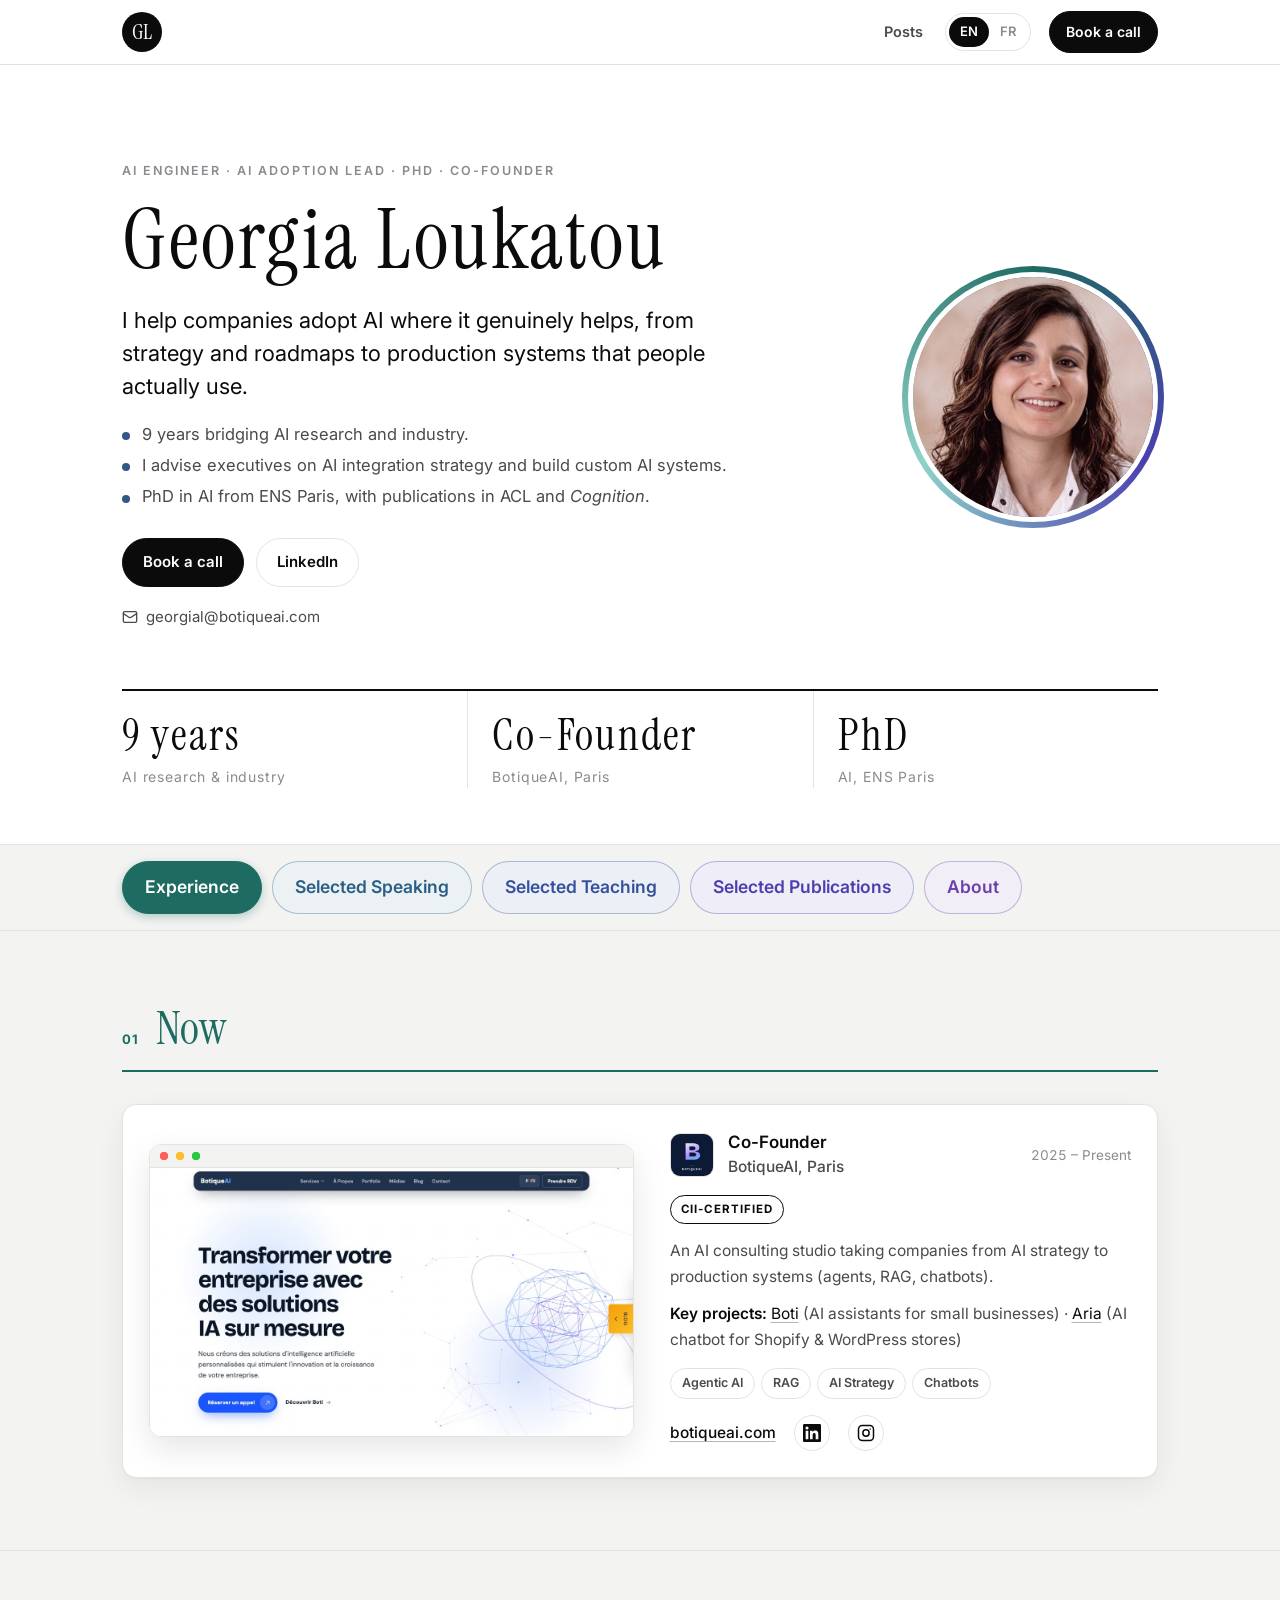
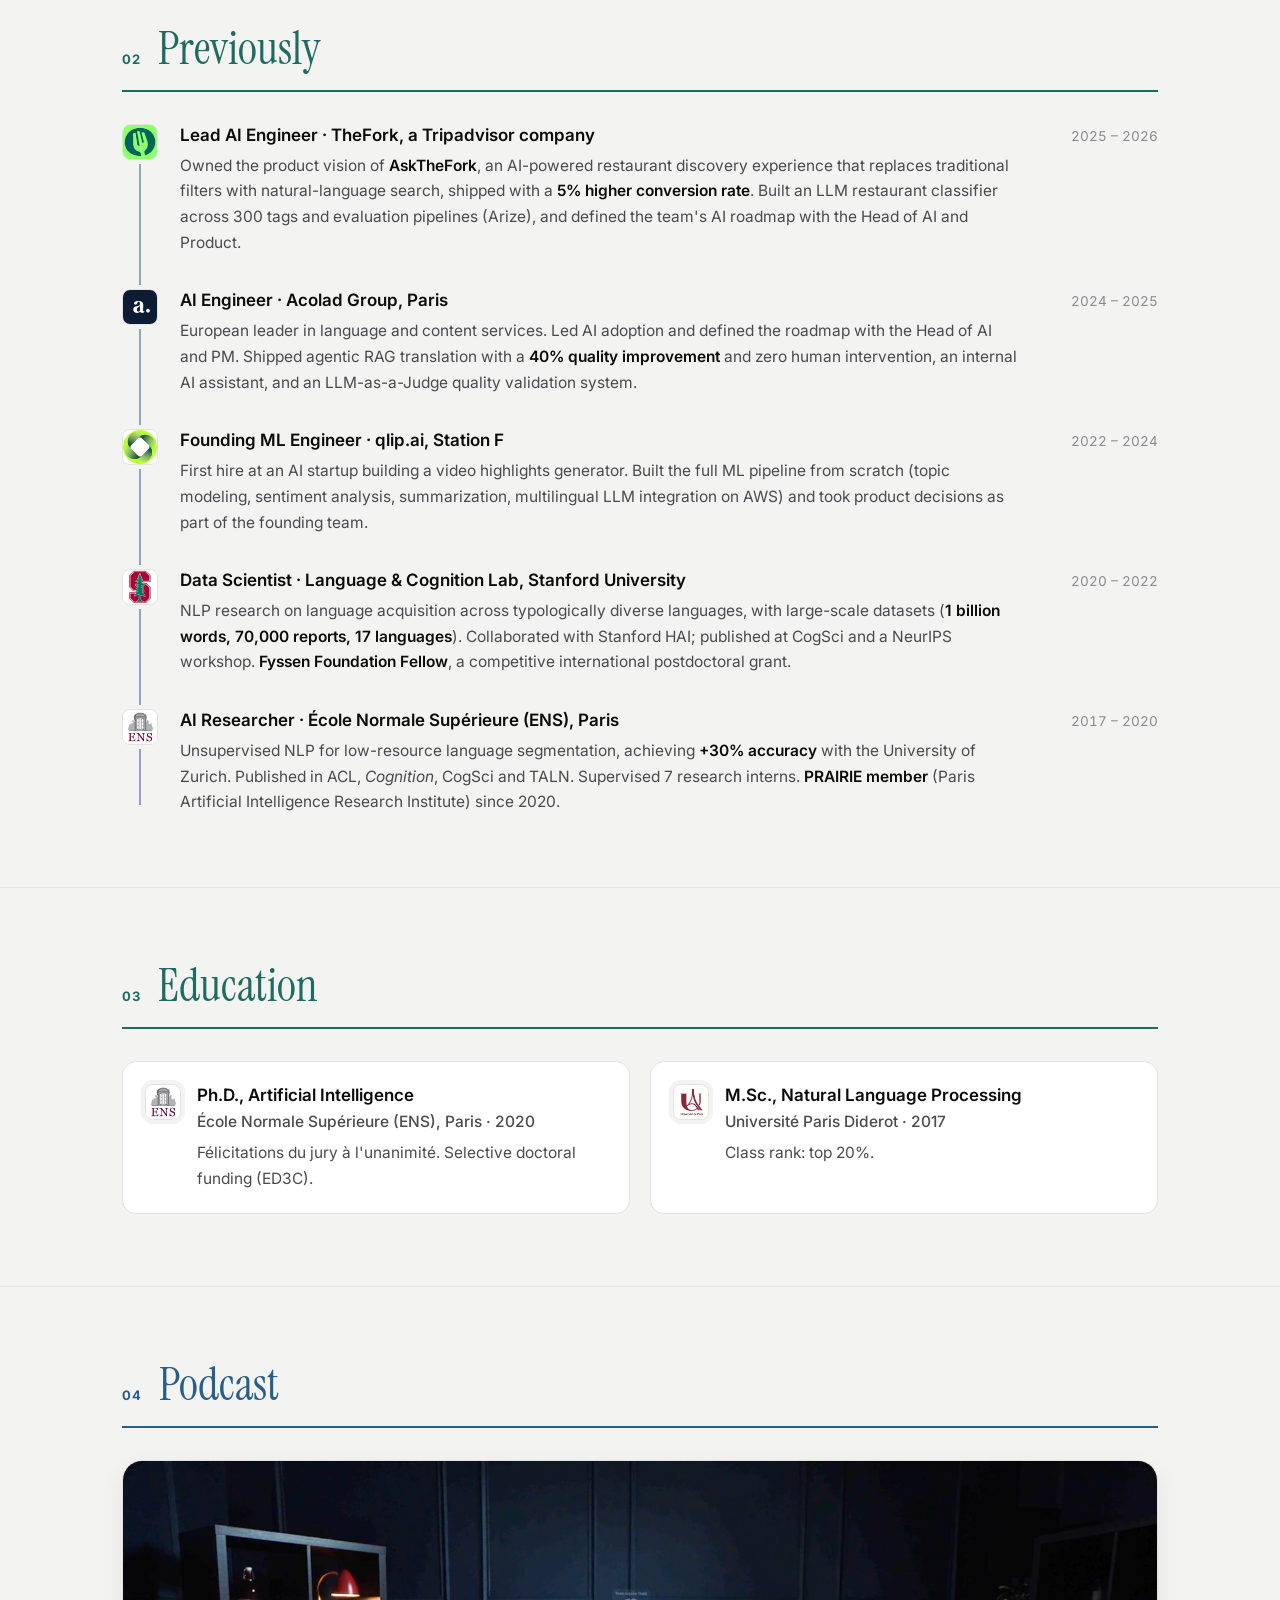
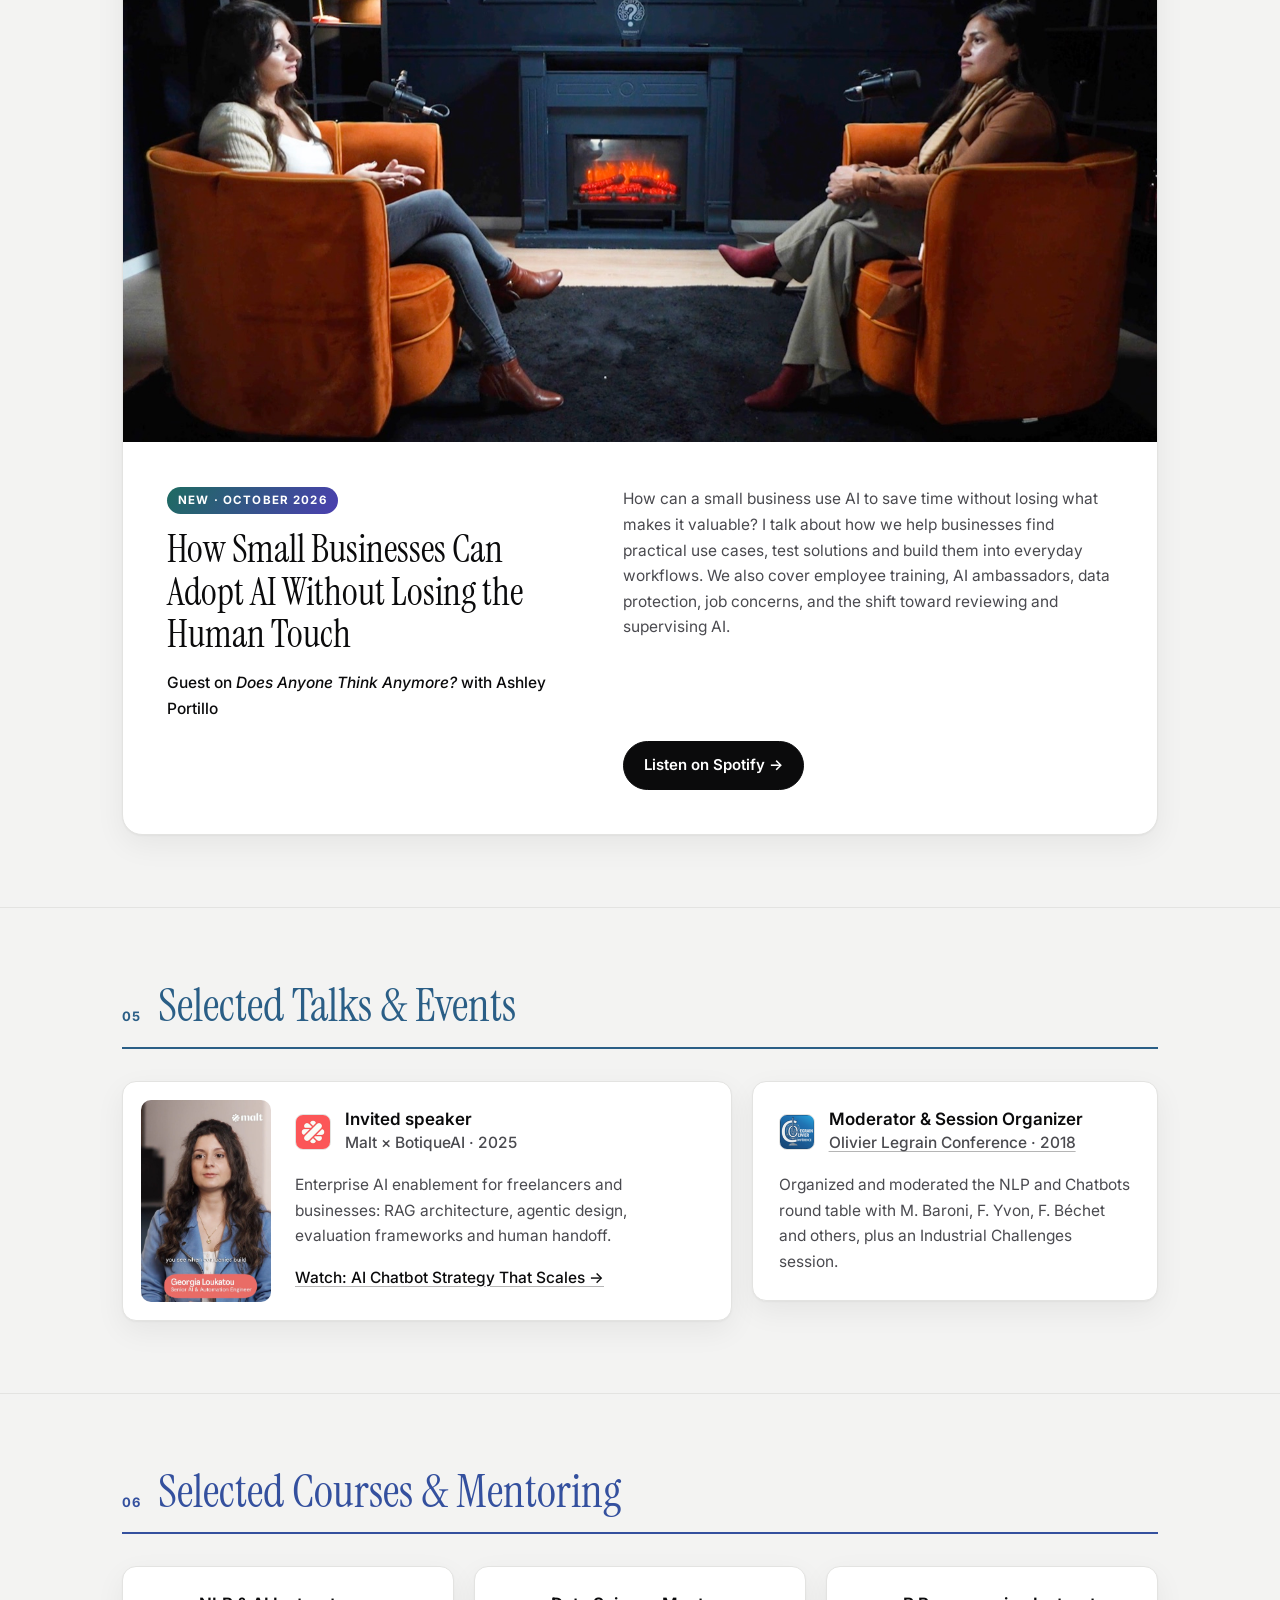
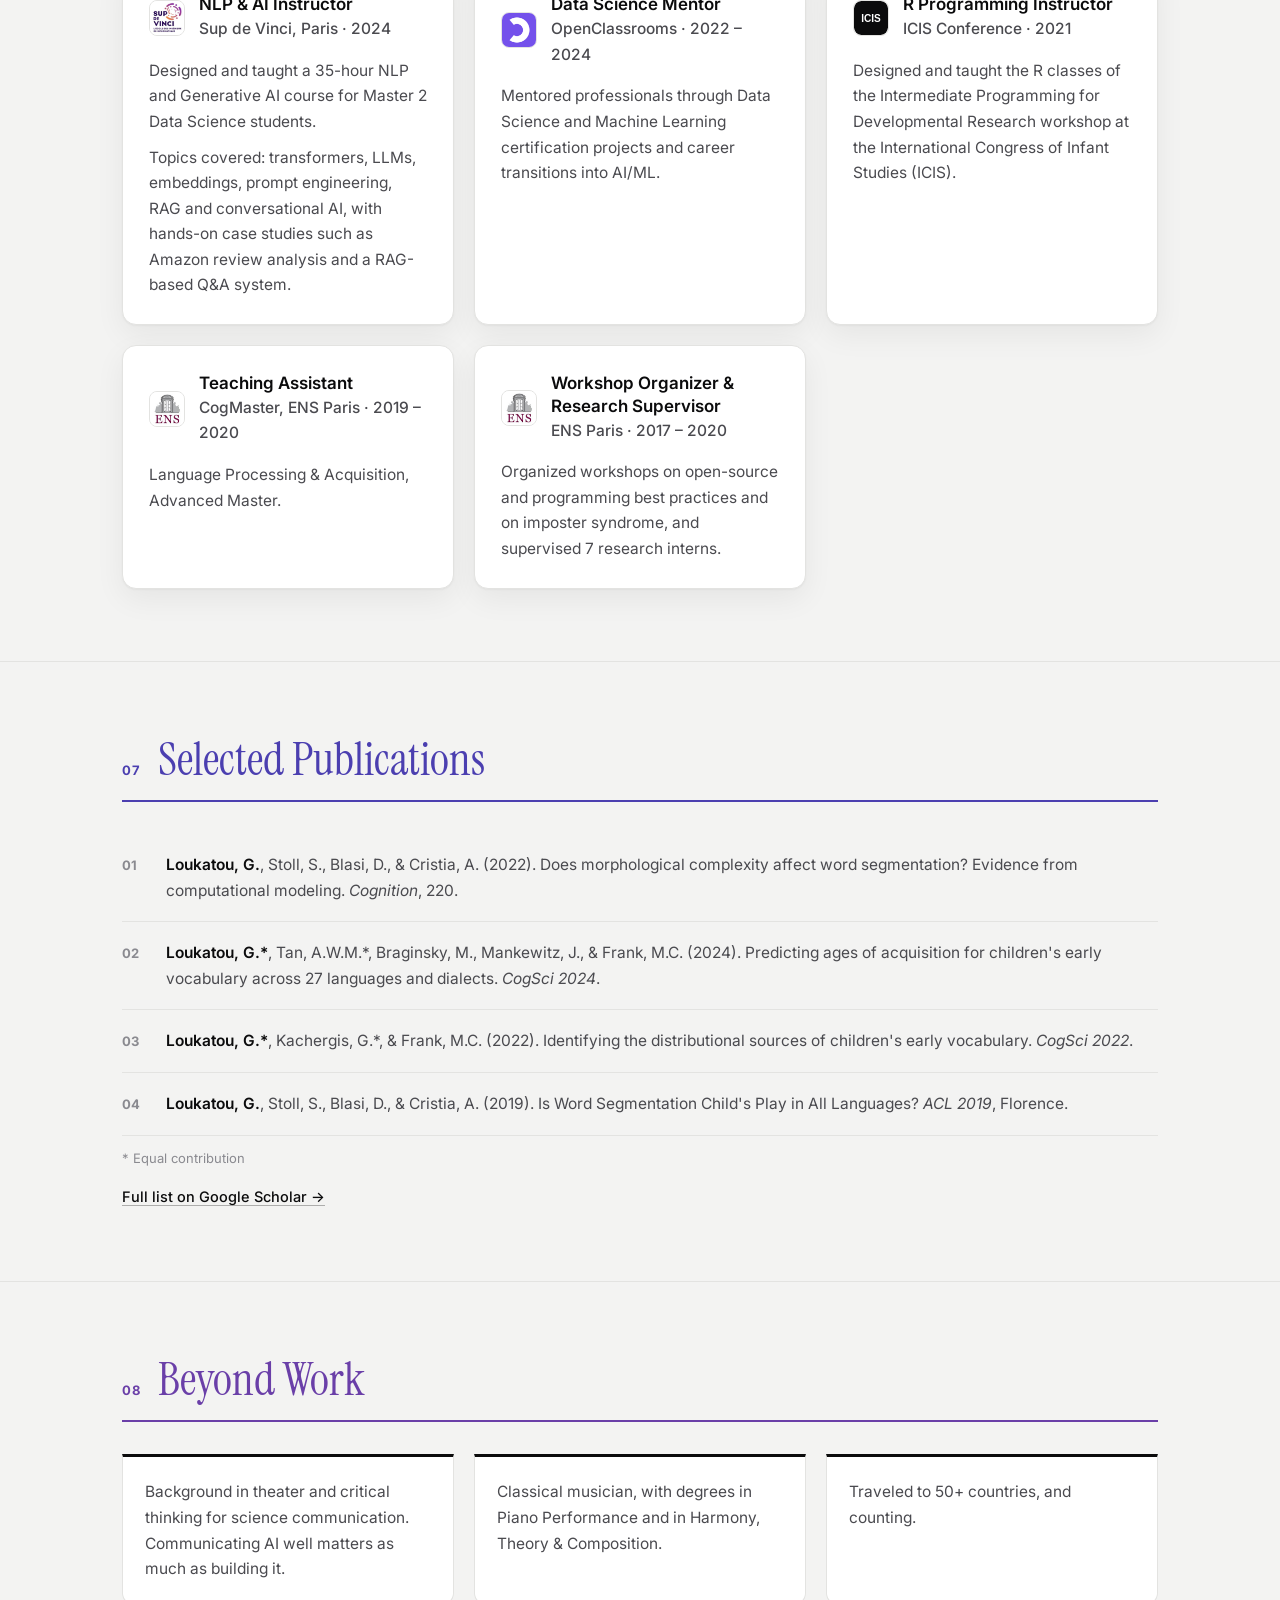
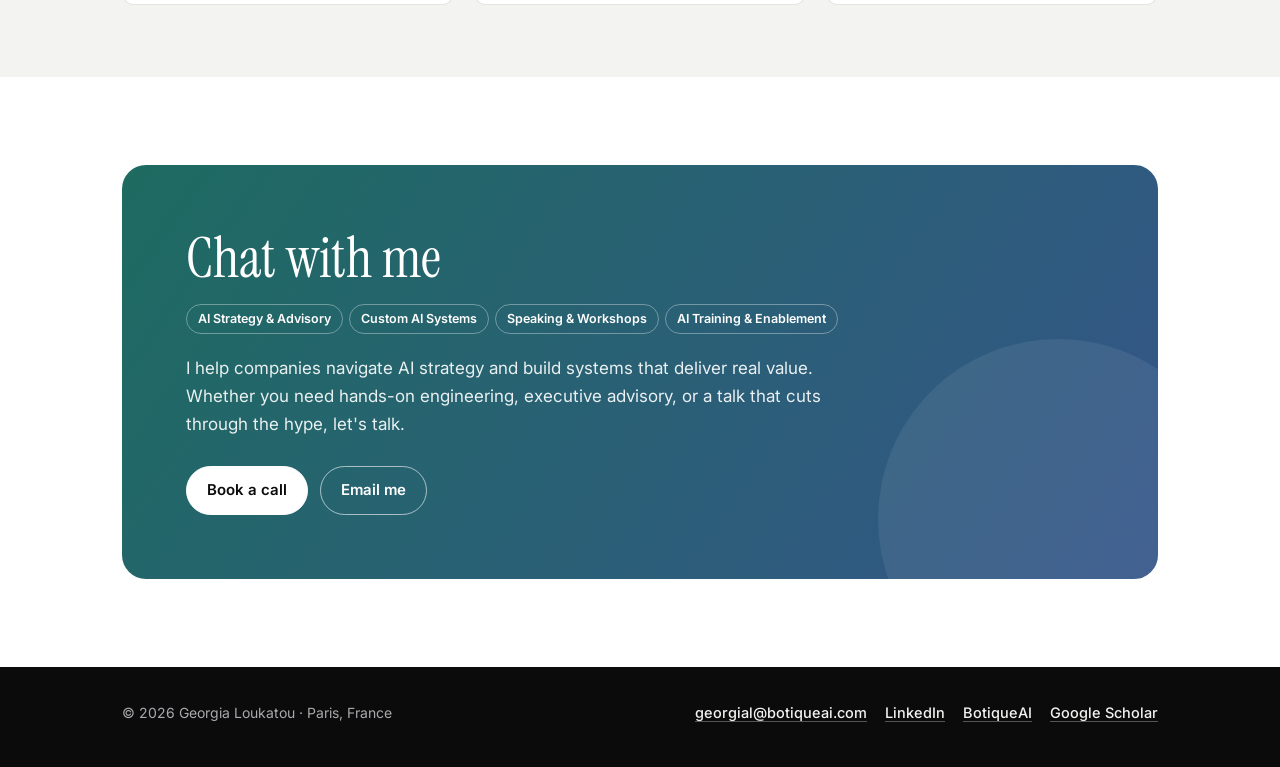
==== commit 1aeff6d4: "Colour section titles to match their nav pill Co-Authored-By: Claude Opus 5.5 <noreply@anthropic.com" ====
--- a/index.html
+++ b/index.html
@@ -19,7 +19,7 @@
 <link rel="preconnect" href="https://fonts.googleapis.com">
 <link rel="preconnect" href="https://fonts.gstatic.com" crossorigin>
 <link rel="stylesheet" href="https://fonts.googleapis.com/css2?family=Instrument+Serif:ital@0;1&family=Inter:wght@400;500;600;700&display=swap">
-<link rel="stylesheet" href="style.css?v=cad4ee42">
+<link rel="stylesheet" href="style.css?v=4d4046dc">
 </head>
 <body>
 <a class="skip" href="#main">Skip to content</a>
--- a/style.css
+++ b/style.css
@@ -340,3 +340,13 @@
 }
 
 @media print { .nav, .tabbar-wrap, .cta-section .cta-row { display: none; } }
+
+/* Section titles take the colour of their pill */
+#experience { --c: #1E6B61; }
+#speaking { --c: #2A5E86; }
+#teaching { --c: #34509E; }
+#publications { --c: #4B3FB0; }
+#about { --c: #6A3FA8; }
+.panel .block-title { color: var(--c); border-bottom-color: var(--c); }
+.panel .num { background: none; color: var(--c); }
+@media (prefers-color-scheme: dark) { .panel .block-title, .panel .num { color: color-mix(in srgb, var(--c) 55%, #fff); } }
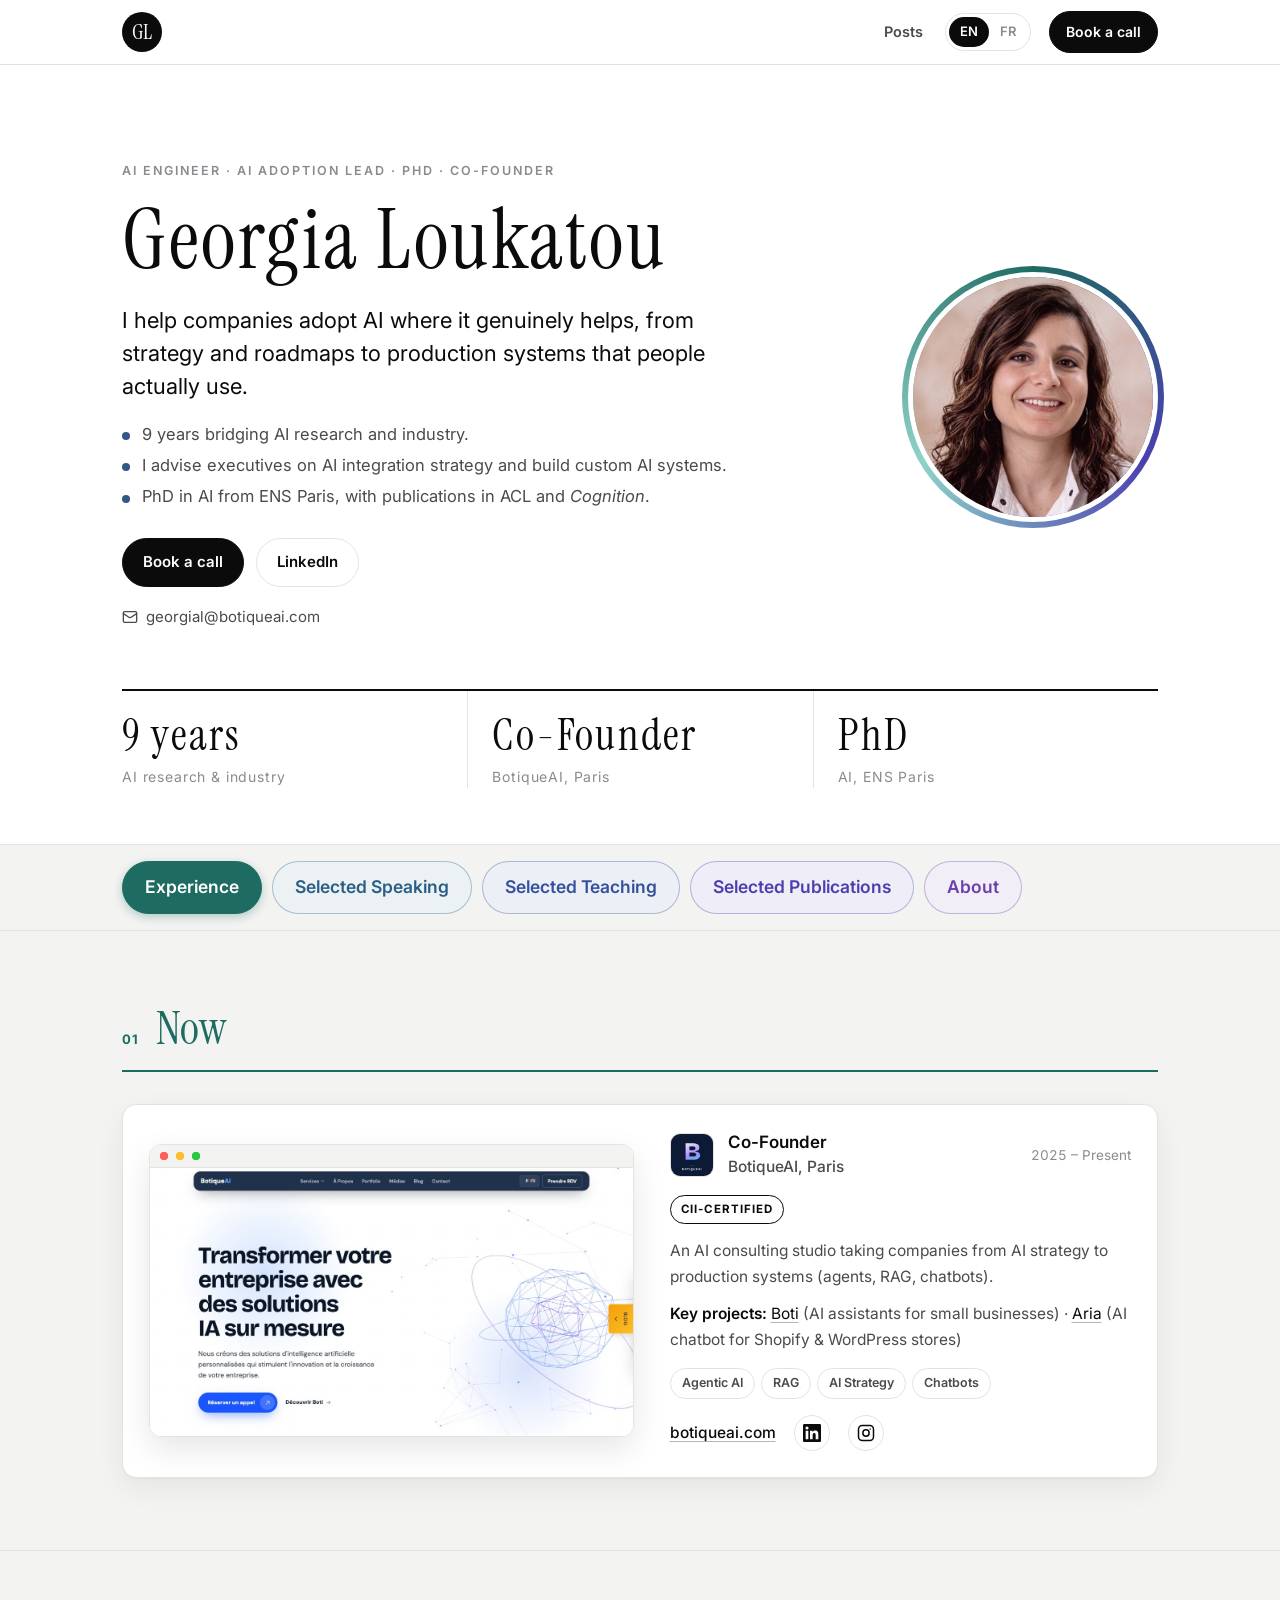
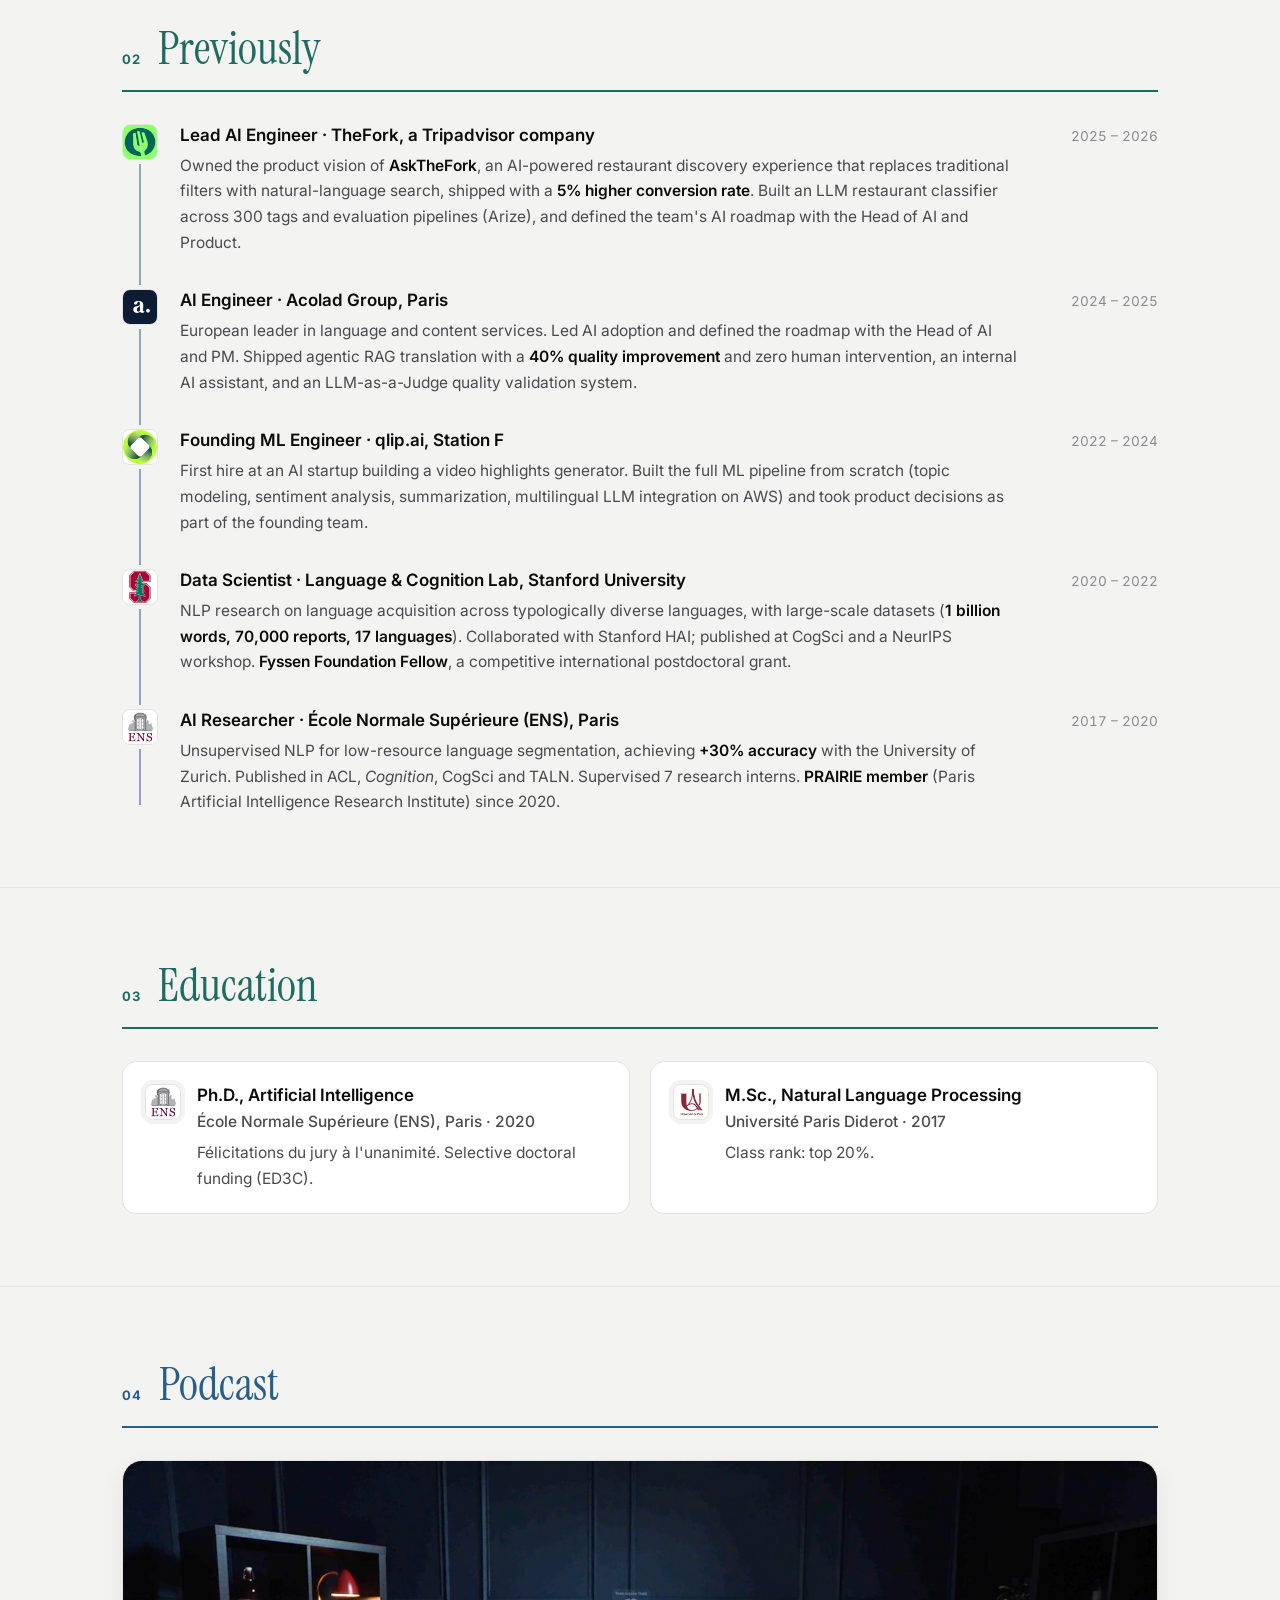
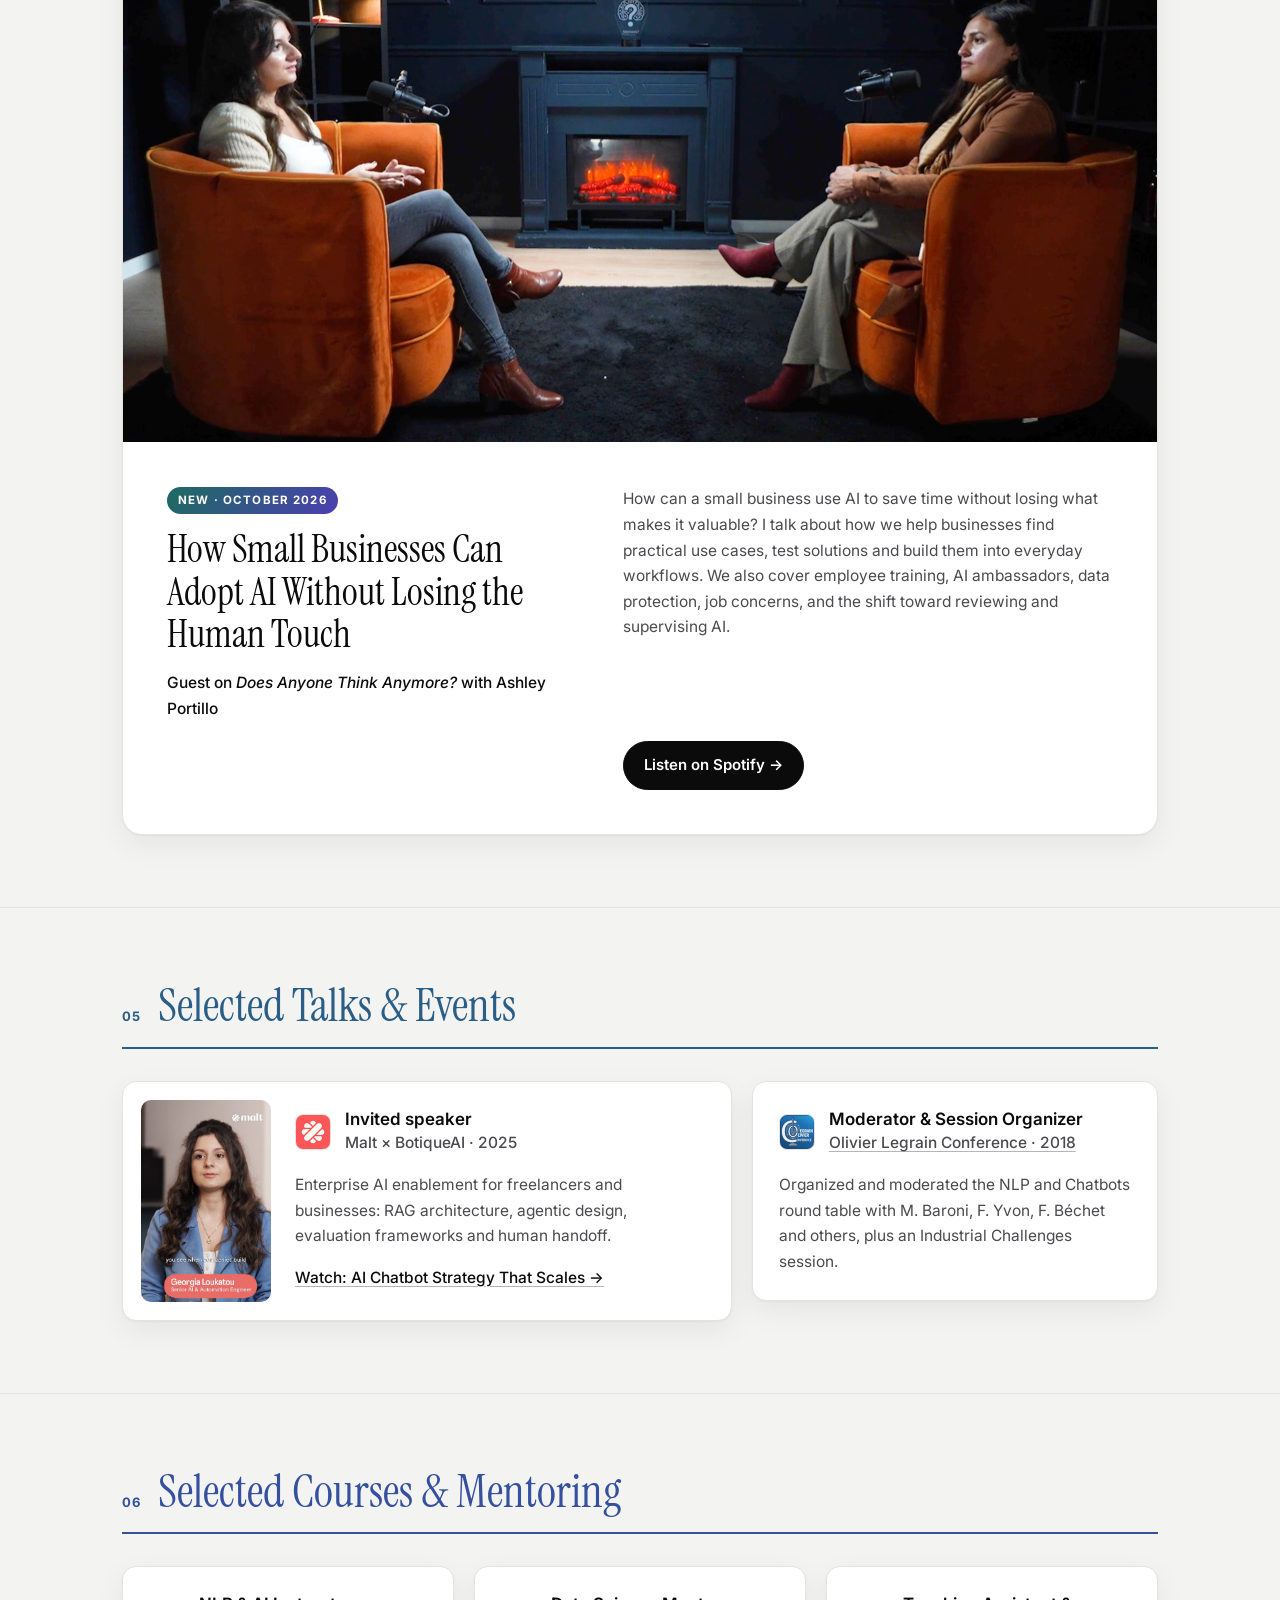
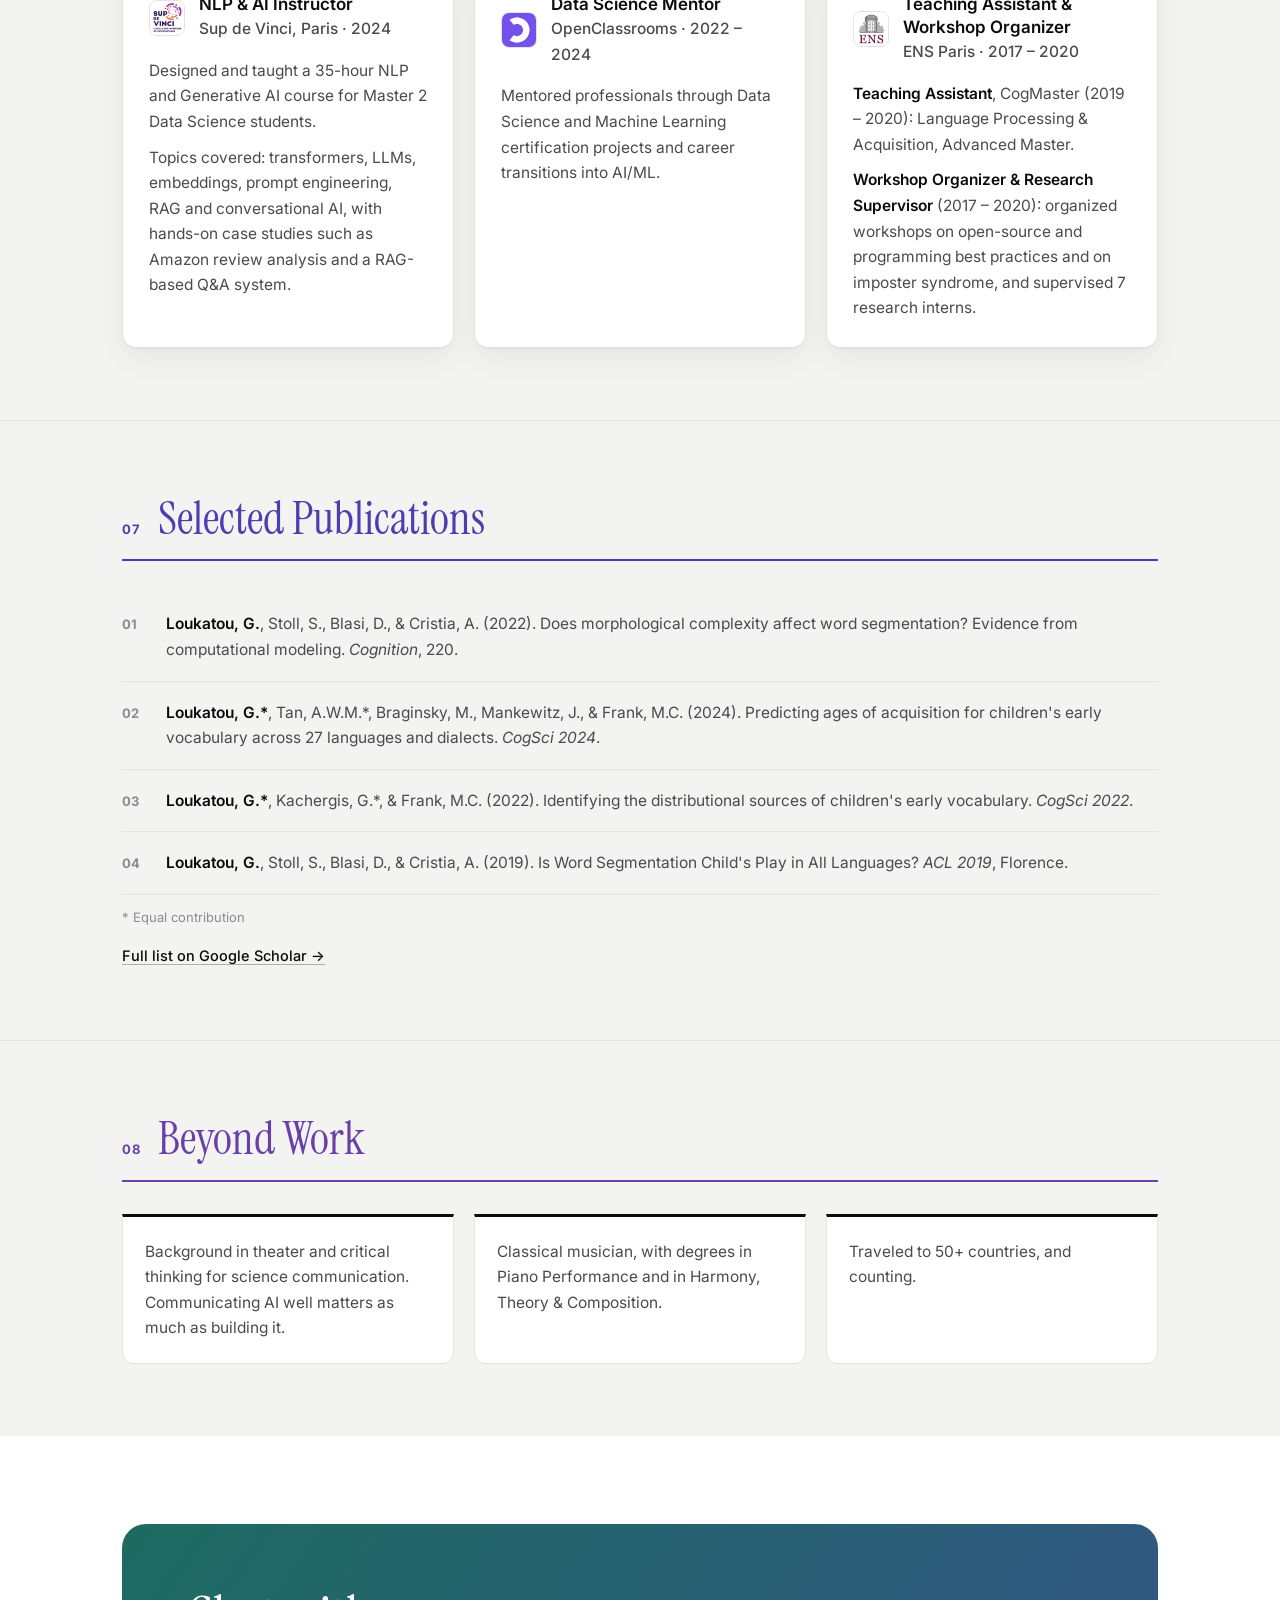
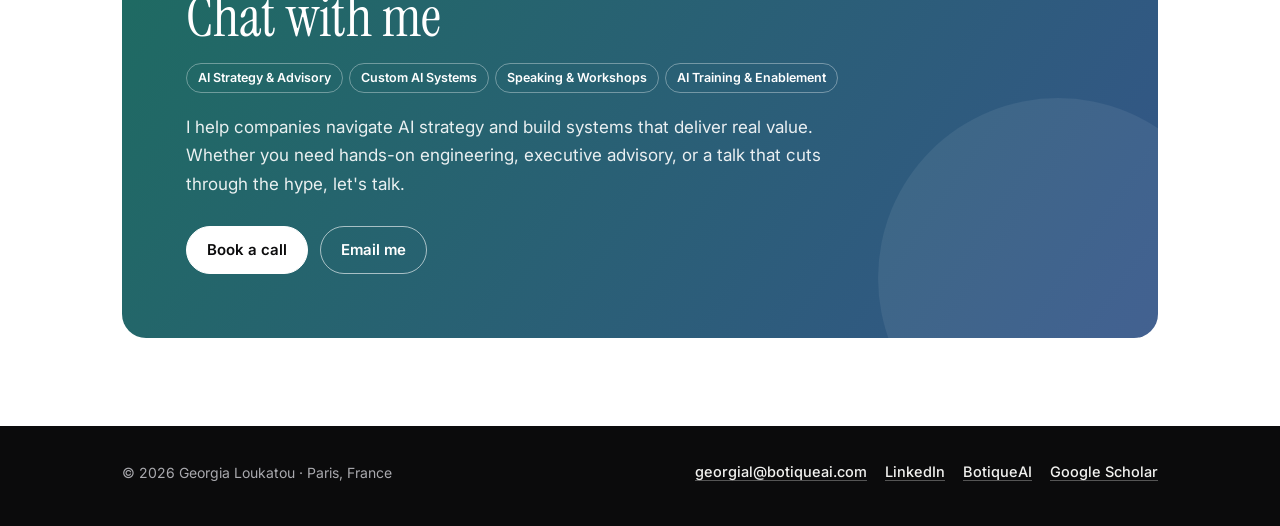
==== commit c3af6142: "Teaching: drop ICIS R card, merge the two ENS cards into one Co-Authored-By: Claude Opus 5.5 <norepl" ====
--- a/index.html
+++ b/index.html
@@ -187,16 +187,8 @@
           <p>Mentored professionals through Data Science and Machine Learning certification projects and career transitions into AI/ML.</p>
         </article>
         <article class="card compact">
-          <header class="card-head"><img src="assets/icis.svg" alt="" width="36" height="36"><div><h4>R Programming Instructor</h4><p class="org">ICIS Conference · 2021</p></div></header>
-          <p>Designed and taught the R classes of the Intermediate Programming for Developmental Research workshop at the International Congress of Infant Studies (ICIS).</p>
-        </article>
-        <article class="card compact">
-          <header class="card-head"><img src="assets/ens.png" alt="" width="36" height="36"><div><h4>Teaching Assistant</h4><p class="org">CogMaster, ENS Paris · 2019 – 2020</p></div></header>
-          <p>Language Processing &amp; Acquisition, Advanced Master.</p>
-        </article>
-        <article class="card compact">
-          <header class="card-head"><img src="assets/ens.png" alt="" width="36" height="36"><div><h4>Workshop Organizer &amp; Research Supervisor</h4><p class="org">ENS Paris · 2017 – 2020</p></div></header>
-          <p>Organized workshops on open-source and programming best practices and on imposter syndrome, and supervised 7 research interns.</p>
+          <header class="card-head"><img src="assets/ens.png" alt="" width="36" height="36"><div><h4>Teaching Assistant &amp; Workshop Organizer</h4><p class="org">ENS Paris · 2017 – 2020</p></div></header>
+          <p><strong>Teaching Assistant</strong>, CogMaster (2019 – 2020): Language Processing &amp; Acquisition, Advanced Master.</p><p><strong>Workshop Organizer &amp; Research Supervisor</strong> (2017 – 2020): organized workshops on open-source and programming best practices and on imposter syndrome, and supervised 7 research interns.</p>
         </article></div>
       </div>
     </section>
